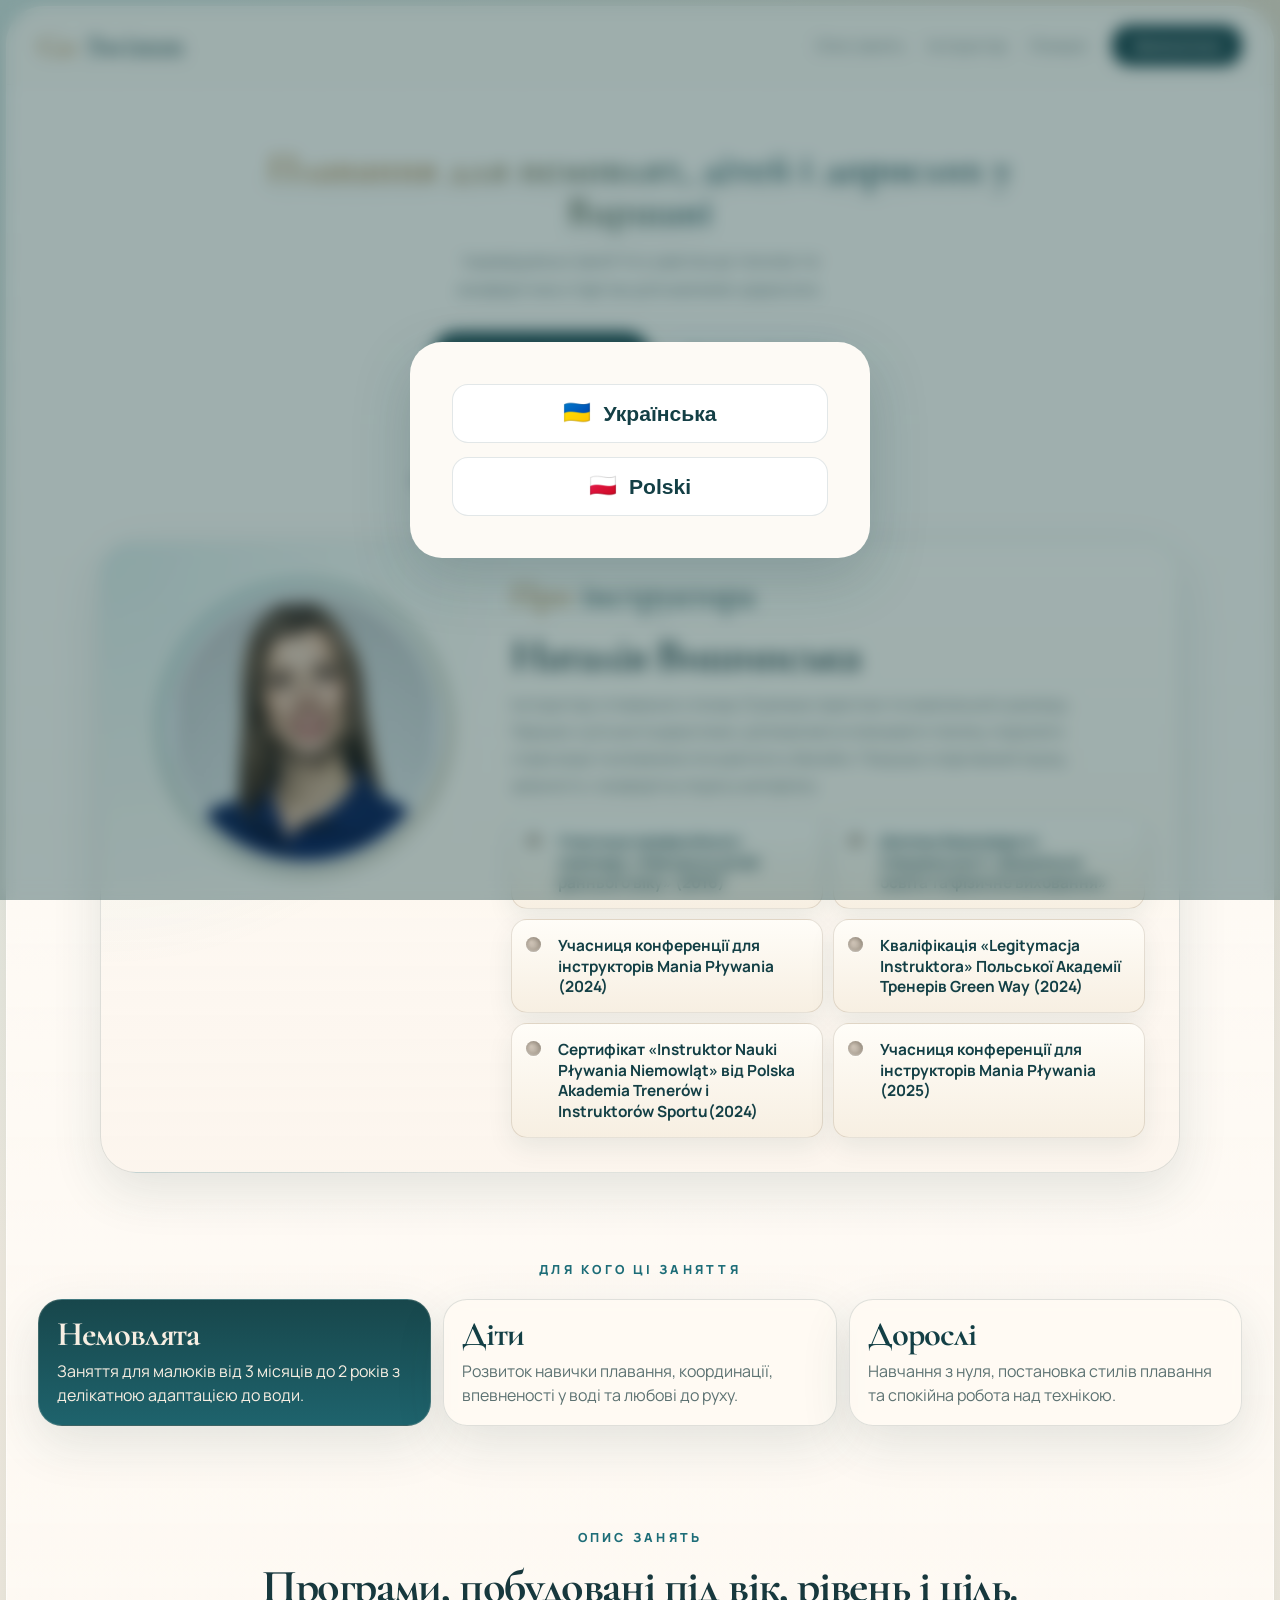
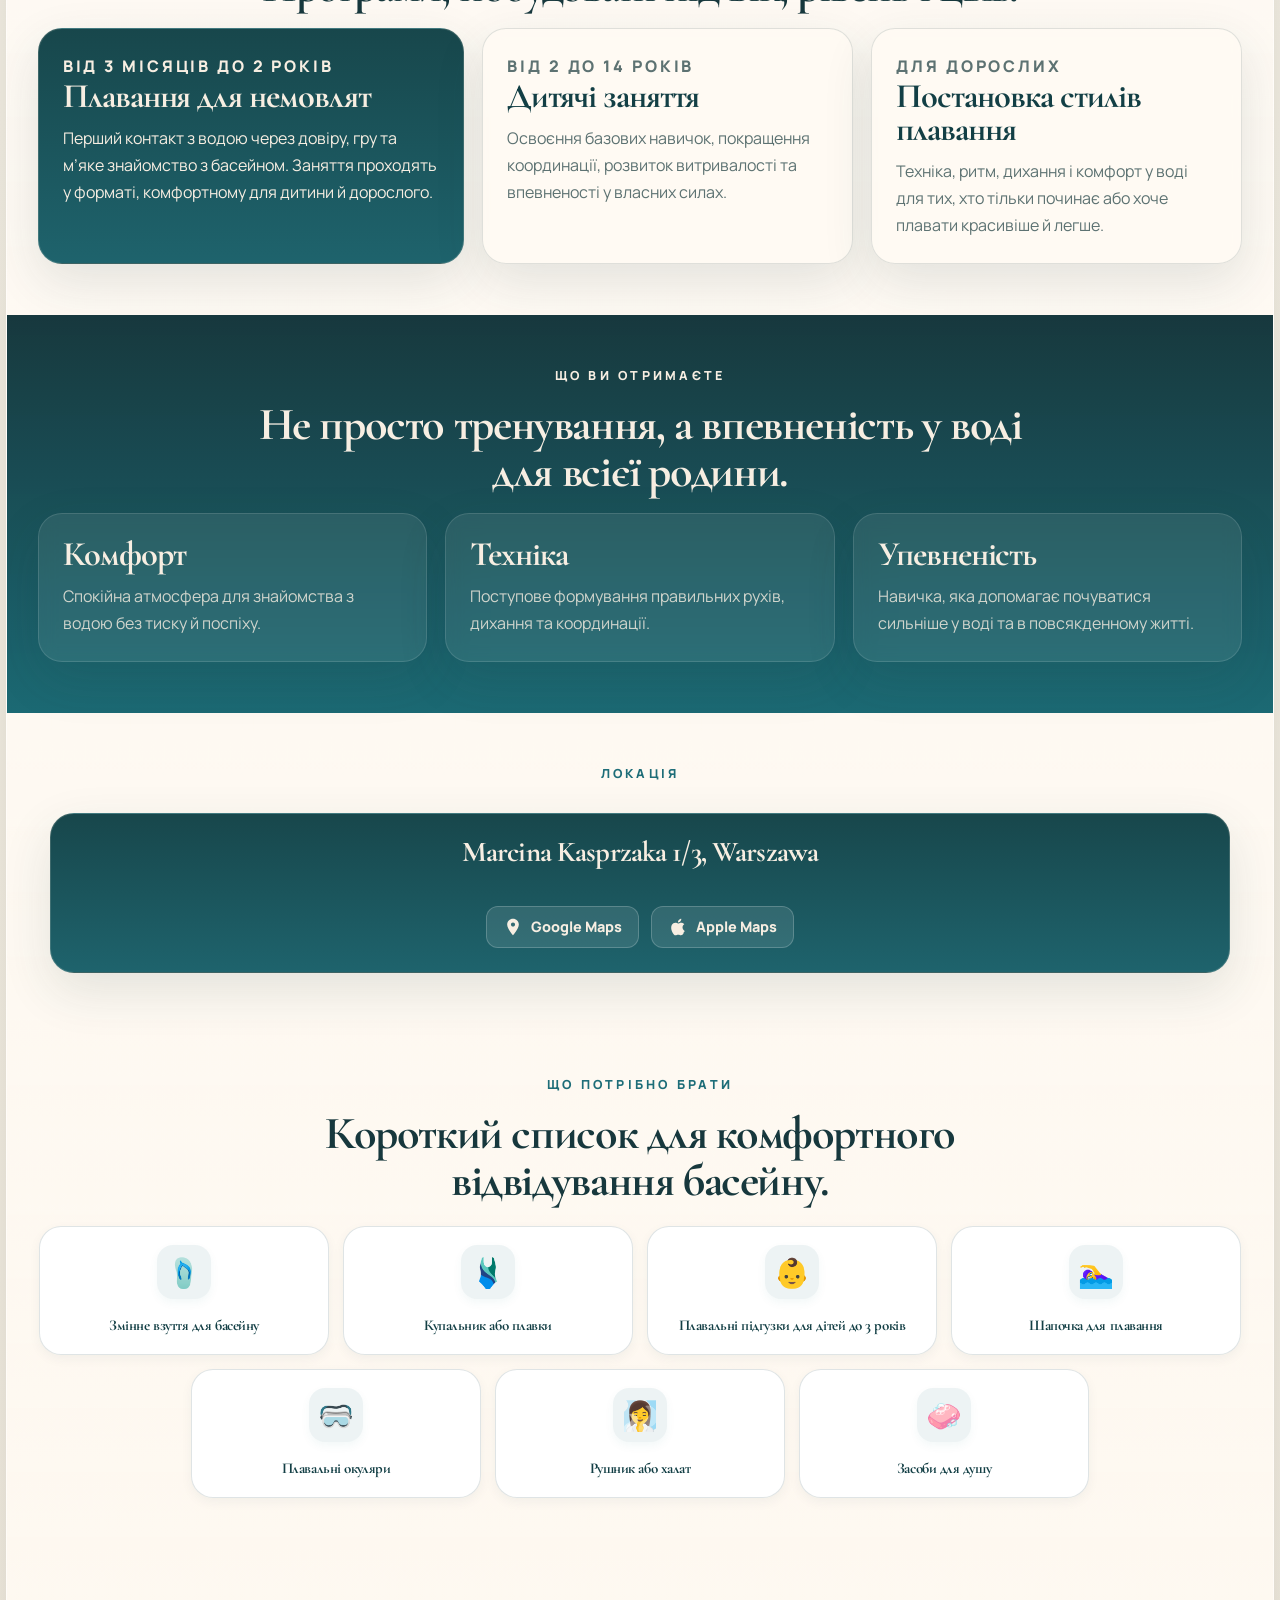
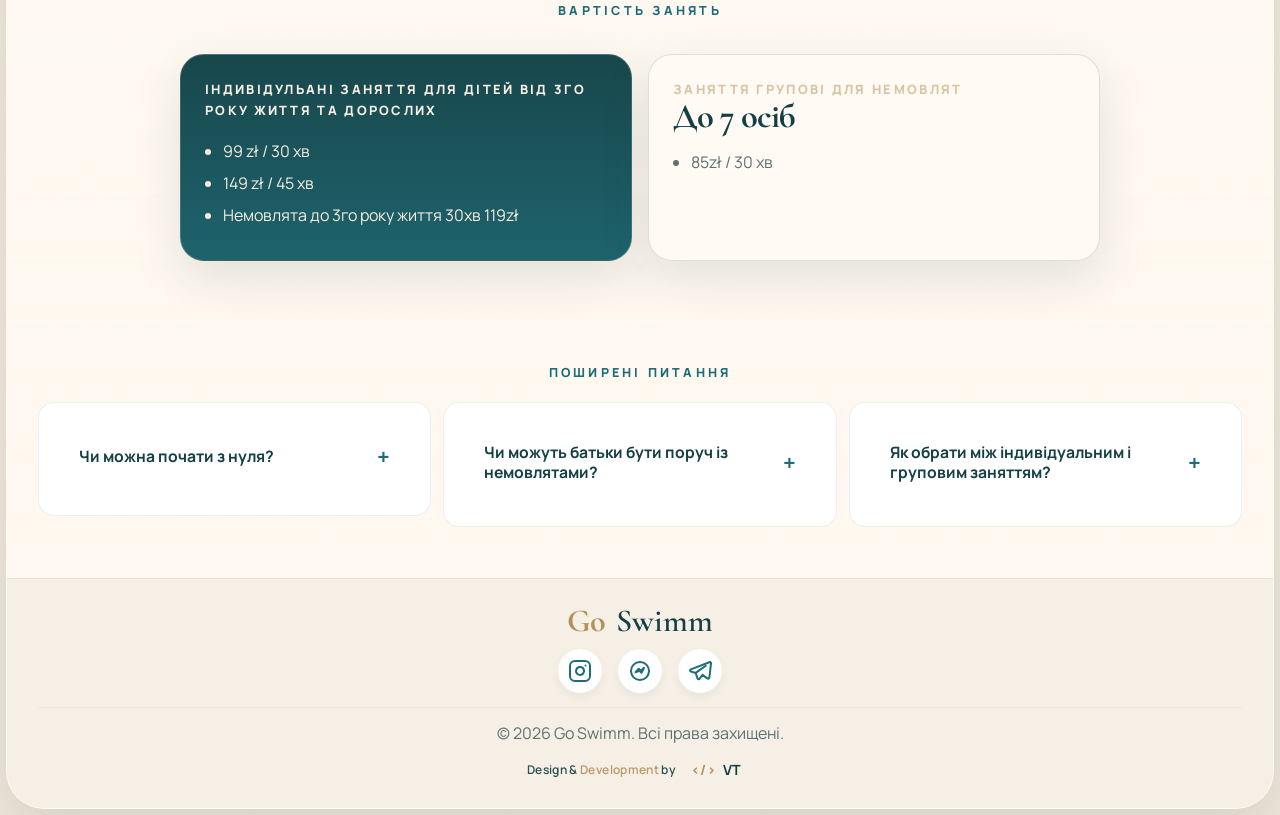
==== index.html @ 89fc60d1 "Update index.html" ====
<!doctype html>
<html lang="uk">
  <head>
    <meta charset="UTF-8" />
    <meta name="viewport" content="width=device-width, initial-scale=1.0" />
    <title>Go Swimm | Інструктор з плавання у Варшаві</title>
    <meta
      name="description"
      content="Індивідуальні та групові заняття з плавання для немовлят, дітей і дорослих у Варшаві. Розклад, ціни, локації та інформація про інструктора Наталію Вишинську."
    />
    <link rel="icon" type="image/svg+xml" href="favicon.svg" />
    <link rel="apple-touch-icon" sizes="180x180" href="apple-touch-icon.png" />
    <link rel="preconnect" href="https://fonts.googleapis.com" />
    <link rel="preconnect" href="https://fonts.gstatic.com" crossorigin />
    <link
      href="https://fonts.googleapis.com/css2?family=Cormorant+Garamond:wght@500;600;700&family=Manrope:wght@400;500;600;700;800&display=swap"
      rel="stylesheet"
    />
    <link rel="stylesheet" href="styles.css" />
  </head>
  <body>
    <div class="page-shell">
      <div id="langModal" class="lang-modal">
        <div class="lang-modal-content">
          <div class="lang-options">
            <button class="lang-select-btn" data-lang="ua" aria-label="Українська">
              <span class="lang-flag" aria-hidden="true">🇺🇦</span>
              <span>Українська</span>
            </button>
            <button class="lang-select-btn" data-lang="pl" aria-label="Polski">
              <span class="lang-flag" aria-hidden="true">🇵🇱</span>
              <span>Polski</span>
            </button>
          </div>
        </div>
      </div>

      <header class="site-header">
        <a class="brand" href="#top" aria-label="Go Swimm">
          <span class="brand-mark">Go</span>
          <span class="brand-text">Swimm</span>
        </a>
        <nav class="site-nav" id="siteNav">
          <div class="nav-links">
            <a href="#programs" data-t="nav_programs">Опис занять</a>
            <a href="#coach" data-t="nav_coach">Інструктор</a>
            <a href="#schedule" data-t="nav_location">Локація</a>
          </div>
          <div class="nav-cta-wrapper" id="navCtaWrapper">
            <a class="nav-cta" href="https://ig.me/m/instruktor_plywania_warszawa" target="_blank" rel="noopener noreferrer" data-t="nav_cta">Записатися</a>
            <button class="cta-slider-trigger" id="ctaSliderTrigger" aria-label="Відкрити запис">
              <svg width="24" height="24" viewBox="0 0 24 24" fill="none" stroke="currentColor" stroke-width="2.5" stroke-linecap="round" stroke-linejoin="round">
                <polyline points="15 18 9 12 15 6"></polyline>
              </svg>
            </button>
          </div>
        </nav>
      </header>

      <main id="top">
        <section class="hero">
          <div class="hero-copy">
            <p class="eyebrow" data-t="hero_eyebrow">Плавання для немовлят, дітей і дорослих у Варшаві</p>
            <p class="hero-lead" data-t="hero_lead">
              Індивідуальні заняття з увагою до техніки та комфортним стартом для
              малюків і дорослих.
            </p>
            <div class="hero-actions">
              <a class="button button-primary" href="https://ig.me/m/instruktor_plywania_warszawa" target="_blank" rel="noopener noreferrer" data-t="hero_insta">
                Написати в Instagram
              </a>
              <a class="button button-secondary" href="#pricing" data-t="hero_prices">Вартість Заняття</a>
            </div>
            <div class="hero-mini-story">
              <p class="mini-story-label" data-t="hero_mini_story_label">Підхід</p>
              <p data-t="hero_mini_story_text">
                Кожне заняття має чітку ціль: адаптація, техніка, дихання. Без хаосу, без перевантаження, з увагою до відчуттів у воді.
              </p>
            </div>
          </div>

          <div class="coach-hero-block" id="coach">
            <div class="coach-layout">
              <div class="coach-portrait">
              <div class="portrait-ring">
                <div class="portrait-inner">
                  <img src="img/coach" alt="Наталія Вишинська — інструктор з плавання" class="coach-photo">
                </div>
              </div>
            </div>

              <div class="coach-copy">
              <div class="section-title-brand">
                <span class="brand-mark" data-t="coach_brand_mark">Про</span>
                <span class="brand-text" data-t="coach_brand_text">інструктора</span>
              </div>
              <h2 data-t="coach_name">Наталія Вишинська</h2>
                <p class="coach-role" data-t="coach_role">Інструктор з плавання</p>
                <p data-t="coach_p1">
                  Інструктор з плавання з понад 12 роками практики та змагального досвіду. Працює з дітьми й
                  дорослими, допомагаючи опанувати техніку, подолати страх води та впевнено почуватися у басейні.
                  Поєднує спортивний підхід, уважність і комфортну подачу матеріалу.
                </p>
                <div class="coach-cred-list">
                  <span data-t="coach_cred_1">Учасниця професійного семінару «Навчання дітей раннього віку» (2016)</span>
                  <span data-t="coach_cred_2">Диплом бакалавра зі спеціальності «Дошкільна освіта та фізичне виховання»</span>
                  <span data-t="coach_cred_3">Учасниця конференції для інструкторів Mania Pływania (2024)</span>
                  <span data-t="coach_cred_4">Кваліфікація «Legitymacja Instruktora» Польської Академії Тренерів Green Way (2024)</span>
                  <span data-t="coach_cred_5">Сертифікат «Instruktor Nauki Pływania Niemowląt» від Polska Akademia Trenerów i Instruktorów Sportu(2024)</span>
                  <span data-t="coach_cred_6">Учасниця конференції для інструкторів Mania Pływania (2025)</span>
                </div>
              </div>
            </div>
          </section>

          <!-- 
          <div class="hero-visual">
            <div class="hero-panel hero-panel-large">
              <p class="panel-label">Go Swimm</p>
              <h2>Спокійна адаптація до води, техніка та любов до плавання.</h2>
              <p>
                Плавання дає дитині й дорослому не тільки фізичну активність, а й упевненість, нові навички, друзів
                та відчуття свободи у воді.
              </p>
            </div>
            <div class="hero-stat-grid">
              <article class="stat-card">
                <strong>12 років</strong>
                <span>інтенсивних занять плаванням</span>
              </article>
              <article class="stat-card">
                <strong>2 басейни</strong>
                <span>у різних районах Варшави</span>
              </article>
              <article class="stat-card">
                <strong>3-5 осіб</strong>
                <span>у мінігрупі</span>
              </article>
              <article class="stat-card">
                <strong>30-60 хв</strong>
                <span>тривалість заняття</span>
              </article>
            </div>
            <div class="hero-wave-note">
              <span>Варшава</span>
              <span>Техніка</span>
              <span>Спокійний прогрес</span>
            </div>
          </div>
          -->
        </section>

        <section class="section intro-strip">
          <div class="section-heading">
            <p class="eyebrow" data-t="intro_eyebrow">Для кого ці заняття</p>
          </div>
          <div class="value-grid">
            <article class="value-card featured">
              <h3 data-t="intro_baby_title">Немовлята</h3>
              <p data-t="intro_baby_desc">Заняття для малюків від 3 місяців до 2 років з делікатною адаптацією до води.</p>
            </article>
            <article class="value-card">
              <h3 data-t="intro_kids_title">Діти</h3>
              <p data-t="intro_kids_desc">Розвиток навички плавання, координації, впевненості у воді та любові до руху.</p>
            </article>
            <article class="value-card">
              <h3 data-t="intro_adults_title">Дорослі</h3>
              <p data-t="intro_adults_desc">Навчання з нуля, постановка стилів плавання та спокійна робота над технікою.</p>
            </article>
          </div>
        </section>

        <section class="section programs" id="programs">
          <div class="section-heading split-heading">
            <div>
              <p class="eyebrow" data-t="prog_eyebrow">Опис занять</p>
              <h2 data-t="prog_title">Програми, побудовані під вік, рівень і ціль.</h2>
            </div>
          </div>

          <div class="program-grid">
            <article class="program-card featured">
              <p class="card-kicker" data-t="prog_baby_kicker">Від 3 місяців до 2 років</p>
              <h3 data-t="prog_baby_title">Плавання для немовлят</h3>
              <p data-t="prog_baby_desc">
                Перший контакт з водою через довіру, гру та м’яке знайомство з басейном. Заняття проходять у форматі,
                комфортному для дитини й дорослого.
              </p>
            </article>
            <article class="program-card">
              <p class="card-kicker" data-t="prog_kids_kicker">Від 2 до 14 років</p>
              <h3 data-t="prog_kids_title">Дитячі заняття</h3>
              <p data-t="prog_kids_desc">
                Освоєння базових навичок, покращення координації, розвиток витривалості та впевненості у власних
                силах.
              </p>
            </article>
            <article class="program-card">
              <p class="card-kicker" data-t="prog_adults_kicker">Для дорослих</p>
              <h3 data-t="prog_adults_title">Постановка стилів плавання</h3>
              <p data-t="prog_adults_desc">
                Техніка, ритм, дихання і комфорт у воді для тих, хто тільки починає або хоче плавати красивіше й
                легше.
              </p>
            </article>
          </div>
        </section>

        <!-- 
        <section class="section methodology" id="method">
          <div class="section-heading split-heading">
            <div>
              <p class="eyebrow">Як проходить робота</p>
              <h2>Система, у якій прогрес помітний уже з перших занять.</h2>
            </div>
            <p class="section-note">
              У стилі сучасного swim coaching: менше випадкових вправ, більше зрозумілої структури, послідовності та
              спокійної уваги до руху у воді.
            </p>
          </div>

          <div class="method-layout">
            <article class="method-highlight">
              <p class="card-kicker">Go Swimm Method</p>
              <h3>Відчуття води важливе не менше, ніж сама техніка.</h3>
              <p>
                Наталія будує заняття так, щоб учень не просто повторював рухи, а розумів, як тіло тримається на воді,
                як працює дихання і чому плавання може бути легким.
              </p>
            </article>

            <div class="method-steps">
              <article class="method-step">
                <span>01</span>
                <div>
                  <h3>Оцінка старту</h3>
                  <p>Дивимося на вік, досвід, страх води, цілі та комфортний темп входу в заняття.</p>
                </div>
              </article>
              <article class="method-step">
                <span>02</span>
                <div>
                  <h3>Фокус на одному завданні</h3>
                  <p>Кожен урок має зрозумілий акцент: дихання, ковзання, координація, ритм або адаптація.</p>
                </div>
              </article>
              <article class="method-step">
                <span>03</span>
                <div>
                  <h3>Поступове ускладнення</h3>
                  <p>Коли база сформована, додаємо довші відрізки, стилі, впевненість і свободу руху у воді.</p>
                </div>
              </article>
            </div>
          </div>
        </section>
        -->

        <section class="section promise">
          <div class="section-heading">
            <p class="eyebrow" data-t="promise_eyebrow">Що ви отримаєте</p>
            <h2 data-t="promise_title">Не просто тренування, а впевненість у воді для всієї родини.</h2>
          </div>
          <div class="promise-list">
            <article>
              <h3 data-t="promise_1_title">Комфорт</h3>
              <p data-t="promise_1_desc">Спокійна атмосфера для знайомства з водою без тиску й поспіху.</p>
            </article>
            <article>
              <h3 data-t="promise_2_title">Техніка</h3>
              <p data-t="promise_2_desc">Поступове формування правильних рухів, дихання та координації.</p>
            </article>
            <article>
              <h3 data-t="promise_3_title">Упевненість</h3>
              <p data-t="promise_3_desc">Навичка, яка допомагає почуватися сильніше у воді та в повсякденному житті.</p>
            </article>
          </div>
        </section>

        <!-- 
        <section class="section progress-story">
          <div class="section-heading">
            <p class="eyebrow">Що змінюється з часом</p>
            <h2>Маленькі кроки в басейні складаються у велику внутрішню опору.</h2>
          </div>
          <div class="story-grid">
            <article class="story-card">
              <p class="story-stage">Старт</p>
              <h3>Страх і напруга зменшуються</h3>
              <p>Учень звикає до простору басейну, води, інструктора й темпу заняття.</p>
            </article>
            <article class="story-card">
              <p class="story-stage">База</p>
              <h3>Рухи стають зрозумілими</h3>
              <p>З’являється опора на дихання, ковзання, баланс тіла та ритм у воді.</p>
            </article>
            <article class="story-card">
              <p class="story-stage">Результат</p>
              <h3>Плавання приносить задоволення</h3>
              <p>Дитина або дорослий рухається впевненіше, спокійніше й з більшою свободою.</p>
            </article>
          </div>
        </section>
        -->

        <section class="section schedule" id="schedule">
          <div class="section-heading split-heading">
            <div>
              <p class="eyebrow" data-t="loc_eyebrow">Локація</p>
            </div>
          </div>

          <div class="schedule-grid">
            <article class="schedule-card featured">
              <h3>Marcina Kasprzaka 1/3, Warszawa</h3>
              <div class="map-actions">
                <a href="https://www.google.com/maps/search/?api=1&query=Marcina+Kasprzaka+1/3+Warszawa" target="_blank" rel="noopener noreferrer" class="map-button google-maps">
                  <svg viewBox="0 0 24 24" width="20" height="20" fill="currentColor"><path d="M12 2C8.13 2 5 5.13 5 9c0 5.25 7 13 7 13s7-7.75 7-13c0-3.87-3.13-7-7-7zm0 9.5c-1.38 0-2.5-1.12-2.5-2.5s1.12-2.5 2.5-2.5 2.5 1.12 2.5 2.5-1.12 2.5-2.5 2.5z"/></svg>
                  Google Maps
                </a>
                <a href="https://maps.apple.com/?q=Marcina+Kasprzaka+1/3+Warszawa" target="_blank" rel="noopener noreferrer" class="map-button apple-maps">
                  <svg viewBox="0 0 24 24" width="20" height="20" fill="currentColor"><path d="M18.71 19.5c-.83 1.24-1.71 2.45-3.1 2.47-1.34.03-1.77-.79-3.29-.79-1.53 0-2 .77-3.27.82-1.31.05-2.3-1.32-3.14-2.53C4.25 17 2.94 12.45 4.7 9.39c.87-1.52 2.43-2.48 4.12-2.51 1.28-.02 2.5.87 3.29.87.78 0 2.26-1.07 3.81-.91.65.07 2.47.3 3.64 1.98-.09.06-2.17 1.28-2.15 3.81.03 3.02 2.65 4.03 2.68 4.04-.03.07-.42.94-1.38 1.83zM13 3.5c.73-.83 1.94-1.46 2.94-1.5.13 1.17-.34 2.35-1.04 3.19-.69.85-1.83 1.51-2.95 1.42-.15-1.15.41-2.35 1.05-3.11z"/></svg>
                  Apple Maps
                </a>
              </div>
            </article>
          </div>
        </section>

        <!-- 
        <section class="section audience-band">
          <div class="section-heading split-heading">
            <div>
              <p class="eyebrow">Формати</p>
              <h2>Заняття підлаштовуються під людину, а не людина під шаблон.</h2>
            </div>
            <p class="section-note">
              Саме тому в Go Swimm є простір і для обережного першого контакту з водою, і для більш спортивної
              технічної роботи.
            </p>
          </div>

          <div class="audience-grid">
            <article class="audience-card">
              <h3>Для немовлят і батьків</h3>
              <p>М’які сесії з підтримкою, грою та ритуалами, які допомагають дитині відчувати безпеку.</p>
            </article>
            <article class="audience-card">
              <h3>Для дітей</h3>
              <p>Баланс між дисципліною та задоволенням від руху, щоб плавання ставало природною навичкою.</p>
            </article>
            <article class="audience-card">
              <h3>Для дорослих</h3>
              <p>Робота без сорому і поспіху: від подолання страху води до техніки основних стилів.</p>
            </article>
          </div>
        </section>
        -->

        <section class="section checklist">
          <div class="section-heading split-heading">
            <div>
              <p class="eyebrow" data-t="pack_eyebrow">Що потрібно брати</p>
              <h2 data-t="pack_title">Короткий список для комфортного відвідування басейну.</h2>
            </div>
          </div>

          <div class="checklist-grid">
            <article class="check-item">
              <span class="check-icon">🩴</span>
              <h3 data-t="pack_item_7">Змінне взуття для басейну</h3>
            </article>
            <article class="check-item">
              <span class="check-icon">🩱</span>
              <h3 data-t="pack_item_1">Купальник або плавки</h3>
            </article>
            <article class="check-item">
              <span class="check-icon">👶</span>
              <h3 data-t="pack_item_2">Плавальні підгузки для дітей до 3 років</h3>
            </article>
            <article class="check-item">
              <span class="check-icon">🏊‍♀️</span>
              <h3 data-t="pack_item_3">Шапочка для плавання</h3>
            </article>
            <article class="check-item">
              <span class="check-icon">🥽</span>
              <h3 data-t="pack_item_4">Плавальні окуляри</h3>
            </article>
            <article class="check-item">
              <span class="check-icon">🧖‍♀️</span>
              <h3 data-t="pack_item_5">Рушник або халат</h3>
            </article>
            <article class="check-item">
              <span class="check-icon">🧼</span>
              <h3 data-t="pack_item_6">Засоби для душу</h3>
            </article>
            
          </div>
        </section>

        <section class="section pricing" id="pricing">
          <div class="section-heading split-heading">
            <div>
              <p class="eyebrow" data-t="price_eyebrow">Вартість Занять</p>
            </div>
          </div>

          <div class="pricing-grid">
            <article class="price-card featured">
              <p class="card-kicker" data-t="price_1_kicker">Індивідульані заняття для дітей від 3го року життя та дорослих </p>
              <!-- <h3 data-t="price_1_title">1 на 1</h3> -->
              <ul>
                <li data-t="price_1_opt1">99 zł / 30 хв</li>
                <li data-t="price_1_opt2">149 zł / 45 хв</li>
                <li data-t="price_1_opt3">Немовлята до 3го року життя 30хв 119zł</li>

              </ul>
            </article>
            <article class="price-card">
              <p class="card-kicker" data-t="price_2_kicker">Заняття групові для немовлят</p>
              <h3 data-t="price_2_title">До 7 осіб</h3>
              <ul>
                <li data-t="price_2_opt1">85zł / 30 хв</li>
              </ul>
            </article>
          </div>
        </section>

        <!-- 
        <section class="section testimonials">
          <div class="section-heading split-heading">
            <div>
              <p class="eyebrow">Враження</p>
              <h2>Люди повертаються не тільки за результатом, а й за відчуттям спокою у воді.</h2>
            </div>
            <p class="section-note">
              Тут варто додати реальні відгуки клієнтів, коли вони будуть підготовлені. Поки секція працює як
              структурний блок для майбутнього соціального доказу.
            </p>
          </div>

          <div class="testimonial-grid">
            <article class="testimonial-card">
              <p class="testimonial-quote">
                “Заняття проходять дуже спокійно, але водночас відчувається структура і реальний прогрес.”
              </p>
              <p class="testimonial-author">Мама дитини, 5 років</p>
            </article>
            <article class="testimonial-card">
              <p class="testimonial-quote">
                “Почав ходити з великим страхом води, а зараз уже розумію техніку і не напружуюся в басейні.”
              </p>
              <p class="testimonial-author">Дорослий учень</p>
            </article>
          </div>
        </section>
        -->

        <section class="section faq" id="faq">
          <div class="section-heading">
            <p class="eyebrow" data-t="faq_eyebrow">Поширені питання</p>
          </div>
          <div class="faq-list">
            <details class="faq-item">
              <summary data-t="faq_q1">Чи можна почати з нуля?</summary>
              <div class="faq-answer">
                <p data-t="faq_a1">Так. Є окремий формат для тих, хто не плавав раніше або відчуває страх перед водою.</p>
              </div>
            </details>
            <details class="faq-item">
              <summary data-t="faq_q2">Чи можуть батьки бути поруч із немовлятами?</summary>
              <div class="faq-answer">
                <p data-t="faq_a2">Так, формат занять для найменших передбачає спокійний супровід дорослого.</p>
              </div>
            </details>
            <details class="faq-item">
              <summary data-t="faq_q3">Як обрати між індивідуальним і груповим заняттям?</summary>
              <div class="faq-answer">
                <p data-t="faq_a3">Індивідуальні сесії підходять для швидкого старту й точкової роботи, мінігрупи для регулярної практики.</p>
              </div>
            </details>
          </div>
        </section>

        <!-- 
        <section class="section cta-banner">
          <div>
            <p class="eyebrow">Приєднуйтесь</p>
            <h2>Обирайте зручну локацію у Варшаві та записуйтеся на своє заняття.</h2>
          </div>
          <div class="cta-actions">
            <a class="button button-primary" href="https://www.instagram.com/" target="_blank" rel="noopener noreferrer">
              Записатися зараз
            </a>
            <a class="button button-secondary" href="#schedule">Подивитися графік</a>
          </div>
        </section>
        -->
      </main>

      <footer class="site-footer">
        <div class="footer-content">
          <a class="brand" href="#top" aria-label="Go Swimm">
            <span class="brand-mark">Go</span>
            <span class="brand-text">Swimm</span>
          </a>
          <div class="footer-socials">
            <a href="https://www.instagram.com/instruktor_plywania_warszawa?igsh=MTM0ZGZjeDVvd290Yw==" target="_blank" rel="noopener noreferrer" aria-label="Instagram">
              <svg viewBox="0 0 24 24" width="24" height="24" fill="none" stroke="currentColor" stroke-width="2" stroke-linecap="round" stroke-linejoin="round"><rect x="2" y="2" width="20" height="20" rx="5" ry="5"></rect><path d="M16 11.37A4 4 0 1 1 12.63 8 4 4 0 0 1 16 11.37z"></path><line x1="17.5" y1="6.5" x2="17.51" y2="6.5"></line></svg>
            </a>
            <a href="https://m.me/little.fish
" target="_blank" rel="noopener noreferrer" aria-label="Messenger">
              <svg viewBox="0 0 24 24" width="24" height="24" fill="none" stroke="currentColor" stroke-width="2" stroke-linecap="round" stroke-linejoin="round"><circle cx="12" cy="12" r="9"></circle><path d="M7.5 13.2l3.3-3.4 2.2 2.1 3-3.2-2.5 5-2.3-2-3.7 1.5z"></path></svg>
            </a>
            <a href="https://t.me/NatalikVyshynska" target="_blank" rel="noopener noreferrer" aria-label="Telegram">
              <svg viewBox="0 0 24 24" width="24" height="24" fill="none" stroke="currentColor" stroke-width="2" stroke-linecap="round" stroke-linejoin="round"><path d="M22 3L2.8 10.4c-1 .4-1 1.8.1 2.1l4.8 1.5 1.8 5.4c.3 1 1.6 1.2 2.2.3l2.8-3.8 4.8 3.5c.8.6 1.9.1 2.1-.9L23 4.4c.2-1-.8-1.8-1.8-1.4z"></path><path d="M7.7 13.9l10-7.2"></path></svg>
            </a>
          </div>
        </div>
        <div class="footer-bottom">
          <p data-t="footer_rights">&copy; 2026 Go Swimm. Всі права захищені.</p>
          <div class="footer-author-wrap">
            <span class="author-prefix">Design &amp; <span class="author-prefix-accent">Development</span> by</span>
            <a class="footer-author-btn" href="https://my-web2-0.vercel.app" target="_blank" rel="noopener noreferrer" aria-label="Портфоліо автора VT">
              <span class="author-logo">&lt;/&gt; <strong>VT</strong></span>
            </a>
          </div>
        </div>
      </footer>
    </div>

    <script src="app.js"></script>
  </body>
</html>
---- styles.css ----
:root {
  --bg: #f5efe5;
  --bg-soft: #fbf7f1;
  --surface: rgba(255, 250, 243, 0.82);
  --surface-strong: #fffaf2;
  --line: rgba(33, 69, 74, 0.14);
  --text: #1d3133;
  --muted: #5d7272;
  --deep: #133f45;
  --sea: #1d6d78;
  --sea-bright: #2e8a97;
  --sand: #d7b98e;
  --gold: #b58f5a;
  --shadow: 0 18px 50px rgba(32, 63, 67, 0.12);
  --radius-xl: 36px;
  --radius-lg: 24px;
  --radius-md: 18px;
  --max-width: 1180px;
  --wave-line: rgba(255, 247, 236, 0.18);
}

* {
  box-sizing: border-box;
}

html {
  scroll-behavior: smooth;
  overflow-x: hidden;
}

body {
  margin: 0;
  font-family: "Manrope", sans-serif;
  color: var(--text);
  overflow-x: hidden;
  background:
    radial-gradient(circle at top left, rgba(116, 188, 198, 0.28), transparent 30%),
    radial-gradient(circle at top right, rgba(209, 175, 126, 0.22), transparent 25%),
    linear-gradient(180deg, #f6f0e6 0%, #f3ece1 42%, #efe6da 100%);
}

body.nav-open {
  overflow: hidden;
}

a {
  color: inherit;
  text-decoration: none;
}

img {
  max-width: 100%;
  display: block;
}

.page-shell {
  width: min(calc(100% - 28px), 1280px);
  margin: 14px auto;
  border: 1px solid rgba(255, 255, 255, 0.45);
  border-radius: 38px;
  overflow: clip;
  background:
    linear-gradient(180deg, rgba(255, 252, 248, 0.68), rgba(255, 248, 239, 0.92)),
    var(--bg-soft);
  box-shadow: var(--shadow);
}

.site-header,
.section,
.site-footer {
  padding-left: clamp(20px, 4vw, 54px);
  padding-right: clamp(20px, 4vw, 54px);
}

.lang-modal {
  position: fixed;
  inset: 0;
  z-index: 9999;
  background: rgba(19, 63, 69, 0.4);
  backdrop-filter: blur(8px);
  display: grid;
  place-items: center;
  padding: 24px;
  opacity: 0;
  visibility: hidden;
  transition: all 400ms ease;
}

.lang-modal.is-visible {
  opacity: 1;
  visibility: visible;
}

.lang-modal-content {
  background: #fdfaf5;
  padding: clamp(28px, 6vw, 42px);
  border-radius: 32px;
  text-align: center;
  box-shadow: 0 20px 60px rgba(19, 63, 69, 0.2);
  max-width: 460px;
  width: 100%;
  transform: scale(0.9) translateY(20px);
  transition: all 500ms cubic-bezier(0.34, 1.56, 0.64, 1);
}

.lang-modal.is-visible .lang-modal-content {
  transform: scale(1) translateY(0);
}

.lang-options {
  display: flex;
  flex-direction: column;
  gap: 14px;
}

.lang-select-btn {
  display: flex;
  align-items: center;
  justify-content: center;
  gap: 12px;
  padding: 16px 28px;
  border-radius: 16px;
  border: 1px solid rgba(19, 63, 69, 0.12);
  background: #ffffff;
  color: var(--deep);
  font-weight: 600;
  font-size: 1.32rem;
  line-height: 1.2;
  cursor: pointer;
  transition: all 180ms ease;
}

.lang-flag {
  font-size: 1.4rem;
  line-height: 1;
}

.lang-select-btn:hover {
  background: var(--sea);
  color: white;
  border-color: var(--sea);
  transform: translateY(-2px);
  box-shadow: 0 8px 20px rgba(19, 63, 69, 0.15);
}

.site-header {
  position: sticky;
  top: 0;
  z-index: 20;
  display: flex;
  align-items: center;
  justify-content: space-between;
  gap: 20px;
  padding-top: 22px;
  padding-bottom: 22px;
  backdrop-filter: blur(18px);
  background: rgba(251, 247, 241, 0.74);
  border-bottom: 1px solid rgba(28, 57, 60, 0.08);
}

.brand {
  display: inline-flex;
  align-items: center;
  gap: 10px;
  font-family: "Cormorant Garamond", serif;
}

.brand-mark,
.brand-text {
  font-size: 2rem;
  line-height: 1;
}

.brand-mark {
  color: var(--gold);
  font-weight: 700;
}

.brand-text {
  color: var(--deep);
  font-weight: 600;
}

  .site-nav {
  display: flex;
  align-items: center;
  gap: 24px;
  font-size: 0.95rem;
  color: var(--muted);
}

.nav-links {
  display: flex;
  align-items: center;
  gap: 24px;
}

.nav-cta-wrapper {
  position: relative;
  display: flex;
  align-items: center;
}

.cta-slider-trigger {
  display: none; /* Hidden on desktop */
}

.button,
.button-primary,
.button-secondary,
.nav-cta {
  padding: 12px 24px;
  border-radius: 18px; /* Зроблено як у рамки (більш плавне, не повне коло) */
  font-weight: 700;
  transition: all 180ms ease;
}

.nav-cta {
  padding: 10px 20px;
  background: var(--deep);
  color: #f8f4eb;
}

.nav-cta:hover {
  background: var(--sea);
  transform: translateY(-1px);
}

.hero {
  display: flex;
  flex-direction: column;
  gap: clamp(16px, 2.8vw, 30px);
  padding: clamp(36px, 6vw, 74px) clamp(20px, 4vw, 54px) 50px;
  align-items: center;
}

.eyebrow {
  margin: 0 0 14px;
  font-size: 0.78rem;
  letter-spacing: 0.26em;
  text-transform: uppercase;
  color: var(--sea);
  font-weight: 800;
  text-align: center;
}

h1,
h2,
h3 {
  margin: 0;
  font-family: "Cormorant Garamond", serif;
  line-height: 0.96;
  letter-spacing: -0.03em;
}

h1 {
  max-width: 15ch;
  font-size: clamp(3.4rem, 8vw, 6.6rem);
  color: #17383d;
  margin-left: auto;
  margin-right: auto;
}

h2 {
  font-size: clamp(2.5rem, 5vw, 4.25rem);
  color: #17383d;
}

h3 {
  font-size: clamp(1.65rem, 2.8vw, 2.15rem);
}

p {
  margin: 0;
  line-height: 1.68;
}

.hero-lead,
.section-note,
.program-card p,
.value-card p,
.schedule-card li,
.check-item p,
.price-card li,
.coach-copy p,
.hero-panel p,
.promise-list p,
.site-footer p {
  color: var(--muted);
  font-size: 1rem;
}

.hero-lead {
  max-width: 58ch;
  margin-top: 6px;
  font-size: 1.06rem;
  margin-left: auto;
  margin-right: auto;
}

.hero-copy {
  position: relative;
  text-align: center;
  display: flex;
  flex-direction: column;
  align-items: center;
}

.hero .eyebrow {
  margin: 0 0 8px;
  padding: 0;
  font-family: "Cormorant Garamond", serif;
  font-size: clamp(1.62rem, 3.9vw, 2.55rem);
  font-weight: 700;
  letter-spacing: 0.02em;
  text-transform: none;
  line-height: 1.05;
  background: linear-gradient(92deg, #c39b5f 0%, #b1874e 24%, #184e56 58%, #123f46 100%);
  -webkit-background-clip: text;
  background-clip: text;
  color: transparent;
  text-shadow: 0 10px 24px rgba(20, 63, 70, 0.14);
}

.hero-actions,
.cta-actions {
  display: flex;
  flex-wrap: wrap;
  justify-content: center;
  gap: 14px;
  margin-top: 28px;
}

.coach-actions {
  display: flex;
  flex-wrap: wrap;
  justify-content: center;
  gap: 14px;
  margin-top: 18px;
}

.button {
  display: inline-flex;
  align-items: center;
  justify-content: center;
  min-height: 48px;
  padding: 12px 22px;
  border: 1px solid transparent;
  border-radius: 999px;
  font-weight: 700;
  transition: transform 180ms ease, box-shadow 180ms ease, background 180ms ease;
}

.button:hover,
.button:focus-visible {
  transform: translateY(-2px);
}

.button-primary {
  background: var(--deep);
  color: #fbf7f1;
  box-shadow: 0 14px 28px rgba(19, 63, 69, 0.18);
}

.button-secondary {
  border-color: rgba(19, 63, 69, 0.16);
  background: rgba(255, 255, 255, 0.34);
  color: var(--deep);
}

.hero-points {
  display: flex;
  flex-wrap: wrap;
  justify-content: center;
  gap: 24px;
  margin: 34px 0 0;
  padding: 0;
  list-style: none;
}

.hero-points li {
  display: flex;
  align-items: center;
  gap: 12px;
  color: var(--text);
  font-weight: 600;
}

.hero-points li::before {
  content: "";
  width: 12px;
  height: 12px;
  border-radius: 50%;
  background: linear-gradient(135deg, var(--sea-bright), var(--gold));
  box-shadow: 0 0 0 8px rgba(46, 138, 151, 0.09);
}

.hero-mini-story {
  margin-top: 12px; /* Reduced from 24px */
  max-width: 50ch;
  padding: 8px 24px; /* Reduced vertical padding from 18px */
  border-left: none;
  border-top: 1px solid rgba(19, 63, 69, 0.1);
  background: rgba(255, 251, 246, 0.4);
  border-radius: 24px;
  text-align: center;
}

.mini-story-label,
.story-stage,
.testimonial-author {
  margin-bottom: 8px;
  color: var(--sea);
  text-transform: uppercase;
  letter-spacing: 0.18em;
  font-size: 0.8rem;
  font-weight: 800;
}

.hero-visual {
  position: relative;
  padding: 24px;
  border-radius: var(--radius-xl);
  background:
    radial-gradient(circle at top, rgba(120, 193, 203, 0.34), transparent 38%),
    linear-gradient(180deg, rgba(19, 63, 69, 0.95), rgba(29, 109, 120, 0.9));
  color: #f7f1e9;
  overflow: hidden;
  min-height: auto;
  width: 100%;
  max-width: var(--max-width);
}

.hero-visual::before,
.hero-visual::after {
  content: "";
  position: absolute;
  border-radius: 50%;
  opacity: 0.45;
}

.hero-visual::before {
  inset: auto -90px -120px auto;
  width: 340px;
  height: 340px;
  background: radial-gradient(circle, rgba(255, 236, 212, 0.28), transparent 68%);
}

.hero-visual::after {
  inset: 24px auto auto -80px;
  width: 240px;
  height: 240px;
  background: radial-gradient(circle, rgba(255, 255, 255, 0.1), transparent 72%);
}

.hero-panel {
  position: relative;
  z-index: 1;
  padding: 28px;
  border-radius: 28px;
  background: rgba(255, 248, 238, 0.12);
  border: 1px solid rgba(255, 255, 255, 0.16);
  backdrop-filter: blur(10px);
}

.hero-panel-large {
  margin-top: 6px;
}

.panel-label,
.card-kicker,
.schedule-subtitle,
.coach-role {
  color: #d8c4a0;
  text-transform: uppercase;
  letter-spacing: 0.18em;
  font-size: 0.8rem;
  font-weight: 800;
}

.hero-panel h2 {
  max-width: 10ch;
  margin: 12px 0 16px;
  color: #fff7ed;
}

.hero-panel p {
  color: rgba(255, 244, 232, 0.82);
}

.hero-wave-note {
  position: relative;
  z-index: 1;
  display: flex;
  flex-wrap: wrap;
  gap: 10px;
  margin-top: 18px;
}

.hero-wave-note span,
.coach-cred-list span {
  display: inline-flex;
  width: fit-content;
  padding: 10px 14px;
  border-radius: 999px;
  border: 1px solid rgba(255, 255, 255, 0.14);
  background: rgba(255, 248, 238, 0.08);
  color: #fff2e4;
  font-size: 0.86rem;
  font-weight: 700;
}

.hero-stat-grid {
  position: relative;
  z-index: 1;
  display: grid;
  grid-template-columns: repeat(4, minmax(0, 1fr));
  gap: 14px;
  margin-top: 18px;
}

.stat-card,
.value-card,
.program-card,
.schedule-card,
.check-item,
.price-card,
.promise-list article,
.cta-banner,
.coach-layout {
  border: 1px solid var(--line);
  box-shadow: var(--shadow);
}

.stat-card {
  padding: 20px;
  border-radius: 24px;
  background: rgba(255, 250, 243, 0.12);
  backdrop-filter: blur(12px);
}

.stat-card strong {
  display: block;
  font-size: 1.55rem;
  color: #fff4e6;
}

.stat-card span {
  display: block;
  margin-top: 8px;
  line-height: 1.45;
  color: rgba(255, 243, 231, 0.78);
}

.section {
  padding-top: clamp(12px, 2vw, 24px);
  padding-bottom: clamp(12px, 2vw, 24px);
}

#programs {
  scroll-margin-top: 96px;
}

#coach {
  scroll-margin-top: 96px;
}

#schedule {
  scroll-margin-top: 96px;
}

.section-heading {
  max-width: 860px;
  margin-left: auto;
  margin-right: auto;
  text-align: center;
}

.split-heading {
  display: flex;
  flex-direction: column;
  align-items: center;
  gap: 12px;
}

.section-heading h2 {
  margin-top: 8px;
}

.intro-strip {
  padding-top: 6px;
}

.value-grid,
.program-grid,
.method-layout,
.story-grid,
.audience-grid,
.testimonial-grid,
.schedule-grid,
.checklist-grid,
.pricing-grid,
.promise-list,
.faq-list {
  display: grid;
  gap: 18px;
  margin-top: 14px; /* Reduced from 28px */
}

.value-grid {
  grid-template-columns: repeat(3, minmax(0, 1fr));
  gap: 12px;
  margin-top: 10px;
}

.program-grid {
  grid-template-columns: 1.15fr 1fr 1fr;
}

.method-layout {
  grid-template-columns: minmax(280px, 0.9fr) minmax(0, 1.1fr);
  align-items: start;
}

.schedule-card.featured {
  width: 100%;
  max-width: var(--max-width);
  text-align: center;
  background: linear-gradient(180deg, rgba(24, 71, 76, 0.94), rgba(31, 101, 111, 0.94)), var(--deep);
  border-color: rgba(255, 241, 223, 0.16);
  display: flex;
  flex-direction: column;
  align-items: center;
}

.map-actions {
  display: flex;
  gap: 12px;
  margin-top: 16px;
  justify-content: center;
}

.map-button {
  display: inline-flex;
  align-items: center;
  gap: 8px;
  padding: 10px 16px;
  border-radius: 12px;
  font-size: 0.9rem;
  font-weight: 600;
  text-decoration: none !important;
  transition: all 200ms ease;
}

.google-maps {
  background: rgba(255, 255, 255, 0.1);
  color: #f7eee2 !important;
  border: 1px solid rgba(255, 255, 255, 0.2);
}

.google-maps:hover {
  background: rgba(255, 255, 255, 0.2);
  transform: translateY(-2px);
}

.apple-maps {
  background: rgba(255, 255, 255, 0.1);
  color: #f7eee2 !important;
  border: 1px solid rgba(255, 255, 255, 0.2);
}

.apple-maps:hover {
  background: rgba(255, 255, 255, 0.2);
  transform: translateY(-2px);
}

.schedule-card.featured h3 {
  color: #f7eee2; /* Те саме кремово-біле, що й у блоці "Упевненість" */
  font-family: "Cormorant Garamond", serif;
  font-size: 1.8rem;
  margin-bottom: 12px;
  text-align: center;
}

.schedule-card.featured .map-button {
  color: #f7eee2 !important;
}

.schedule-grid {
  display: flex;
  justify-content: center;
  margin-top: 14px;
  width: 100%;
}

.pricing-grid {
  grid-template-columns: repeat(3, minmax(0, 1fr));
}

.checklist-grid {
  grid-template-columns: repeat(4, minmax(0, 1fr));
}

.promise-list {
  display: grid;
  gap: 18px;
  margin-top: 28px;
  grid-template-columns: repeat(3, minmax(0, 1fr));
  text-align: center;
}

.story-grid,
.audience-grid {
  grid-template-columns: repeat(3, minmax(0, 1fr));
}

.testimonial-grid,
.faq-list {
  grid-template-columns: repeat(2, minmax(0, 1fr));
}

.value-card,
.program-card,
.method-highlight,
.method-step,
.story-card,
.audience-card,
.testimonial-card,
.schedule-card,
.check-item,
.price-card,
.promise-list article,
.faq-item {
  padding: 24px;
  border-radius: var(--radius-lg);
  background: var(--surface);
  backdrop-filter: blur(8px);
}

.value-number {
  display: inline-flex;
  margin-bottom: 20px;
  padding: 8px 12px;
  border-radius: 999px;
  background: rgba(46, 138, 151, 0.1);
  color: var(--sea);
  font-weight: 800;
  letter-spacing: 0.12em;
}

.value-card.featured {
  background:
    linear-gradient(180deg, rgba(24, 71, 76, 0.94), rgba(31, 101, 111, 0.94)),
    var(--deep);
  border-color: rgba(255, 241, 223, 0.16);
}

.value-card.featured h3,
.value-card.featured p {
  color: #f7eee2;
}

.value-card.featured .value-number {
  background: rgba(255, 255, 255, 0.15);
  color: #f7eee2;
}

.value-card {
  padding: 18px;
}

.value-card h3,
.program-card h3,
.schedule-card h3,
.price-card h3,
.promise-list h3 {
  margin-bottom: 12px;
  color: var(--deep);
}

.value-card h3 {
  margin-bottom: 8px;
}

.value-card p {
  line-height: 1.5;
}

.program-card.featured,
.method-highlight,
.price-card.featured {
  background:
    linear-gradient(180deg, rgba(24, 71, 76, 0.94), rgba(31, 101, 111, 0.94)),
    var(--deep);
  border-color: rgba(255, 241, 223, 0.16);
}

.program-card.featured h3,
.method-highlight h3,
.price-card.featured h3,
.program-card.featured p,
.method-highlight p,
.price-card.featured li,
.program-card.featured .card-kicker,
.method-highlight .card-kicker,
.price-card.featured .card-kicker {
  color: #f7eee2;
}

.method-steps {
  display: grid;
  gap: 18px;
}

.method-step {
  display: grid;
  grid-template-columns: auto 1fr;
  gap: 18px;
  align-items: start;
}

.method-step span {
  display: grid;
  place-items: center;
  width: 48px;
  aspect-ratio: 1;
  border-radius: 14px;
  background: rgba(46, 138, 151, 0.12);
  color: var(--sea);
  font-weight: 800;
}

.schedule-card ul,
.price-card ul {
  margin: 18px 0 0;
  padding-left: 18px;
}

.schedule-card li,
.price-card li {
  margin-bottom: 10px;
}

.schedule-card a {
  display: inline-flex;
  margin-top: 12px;
  color: var(--sea);
  font-weight: 800;
}

.checklist-grid {
  display: flex;
  overflow-x: auto;
  scroll-snap-type: x mandatory;
  gap: 16px;
  padding: 10px 4px 20px;
  margin-top: 14px;
  scrollbar-width: none;
  -ms-overflow-style: none;
}

.checklist-grid::-webkit-scrollbar {
  display: none;
}

.check-item {
  flex: 0 0 280px;
  scroll-snap-align: center;
  background: white;
  padding: 24px;
  border-radius: 22px;
  box-shadow: 0 4px 12px rgba(19, 63, 69, 0.05);
  display: flex;
  flex-direction: column;
  align-items: center;
  text-align: center;
  transition: transform 300ms ease;
}

.check-icon {
  display: inline-flex;
  width: 54px;
  height: 54px;
  align-items: center;
  justify-content: center;
  border-radius: 16px;
  background: rgba(29, 109, 120, 0.08);
  font-size: 1.8rem;
  margin-bottom: 16px;
  box-shadow: 0 4px 10px rgba(29, 109, 120, 0.05);
}

.check-item h3 {
  font-size: 1rem;
  margin: 0;
  line-height: 1.4;
  color: var(--deep);
  font-weight: 700;
}

@media (max-width: 760px) {
  .checklist-grid {
    margin-left: -18px;
    margin-right: -18px;
    padding-left: 18px;
    padding-right: 18px;
  }
  
  .check-item {
    flex: 0 0 80%;
  }
}

.promise {
  background:
    linear-gradient(180deg, rgba(23, 56, 61, 0.96), rgba(29, 109, 120, 0.92)),
    var(--deep);
}

.promise .eyebrow,
.promise h2,
.promise h3 {
  color: #f7eee2;
}

.promise-list article {
  background: rgba(255, 249, 241, 0.08);
  border-color: rgba(255, 255, 255, 0.12);
}

.promise-list p {
  color: rgba(255, 243, 231, 0.78);
}

.progress-story {
  position: relative;
}

.progress-story::before {
  content: "";
  position: absolute;
  inset: 22px clamp(20px, 4vw, 54px) auto;
  height: 1px;
  background: linear-gradient(90deg, transparent, rgba(19, 63, 69, 0.18), transparent);
}

.story-card {
  position: relative;
  overflow: hidden;
}

.story-card::after {
  content: "";
  position: absolute;
  inset: auto -30px -60px auto;
  width: 180px;
  height: 180px;
  border-radius: 50%;
  background: radial-gradient(circle, rgba(46, 138, 151, 0.14), transparent 68%);
}

.audience-band {
  background:
    radial-gradient(circle at top left, rgba(45, 131, 143, 0.08), transparent 32%),
    linear-gradient(180deg, rgba(255, 251, 246, 0.8), rgba(249, 241, 231, 0.92));
}

.audience-card,
.testimonial-card,
.faq-item {
  position: relative;
}

.faq-list {
  display: grid;
  gap: 12px;
  margin-top: 14px;
  max-width: 800px;
  margin-left: auto;
  margin-right: auto;
}

.faq-item {
  background: white;
  border-radius: 16px;
  border: 1px solid rgba(19, 63, 69, 0.08);
  overflow: hidden;
  transition: all 300ms ease;
}

.faq-item[open] {
  border-color: var(--sea);
  box-shadow: 0 4px 20px rgba(19, 63, 69, 0.06);
}

.faq-item summary {
  padding: 8px 16px; /* Ще більше зменшено відступи */
  font-weight: 700;
  color: var(--deep);
  cursor: pointer;
  list-style: none;
  display: flex;
  align-items: center;
  justify-content: space-between;
  user-select: none;
  font-size: 0.95rem;
}

.faq-item summary::after {
  content: "+";
  font-size: 1.4rem;
  color: var(--sea);
  transition: transform 300ms ease;
}

.faq-item[open] summary::after {
  content: "−";
  transform: rotate(180deg);
}

.faq-answer {
  padding: 0 16px 10px; /* Ще компактніші відступи для відповіді */
  color: var(--muted);
  font-size: 0.9rem;
  line-height: 1.5;
}

.faq-answer p {
  margin: 0;
}

.coach-hero-block {
  width: 100%;
  max-width: var(--max-width);
  margin-top: 2px;
}

.coach-layout {
  display: flex;
  flex-direction: column;
  align-items: center;
  text-align: center;
  gap: clamp(24px, 4vw, 42px);
  padding: clamp(24px, 5vw, 42px);
  border-radius: var(--radius-xl);
  background:
    radial-gradient(circle at top left, rgba(47, 139, 151, 0.16), transparent 34%),
    linear-gradient(180deg, rgba(255, 251, 245, 0.86), rgba(252, 245, 237, 0.96));
}

.coach-portrait {
  display: grid;
  place-items: center;
  width: 100%;
}

.portrait-ring {
  width: min(100%, 340px);
  aspect-ratio: 1;
  padding: 12px;
  border-radius: 50%;
  background: linear-gradient(135deg, rgba(46, 138, 151, 0.22), rgba(181, 143, 90, 0.24));
  position: relative;
  box-shadow: inset 0 0 20px rgba(19, 63, 69, 0.05);
}

.portrait-inner {
  display: flex;
  align-items: center;
  justify-content: center;
  width: 100%;
  height: 100%;
  border-radius: 50%;
  background: #fff;
  overflow: hidden;
  border: 4px solid #fff;
  box-shadow: 0 8px 24px rgba(19, 63, 69, 0.12);
}

.coach-photo {
  width: 100%;
  height: 100%;
  object-fit: cover;
  object-position: center 5%; /* Higher value moves the image down, showing more hair */
  display: block;
}

.section-title-brand {
  display: inline-flex;
  align-items: center;
  justify-content: center;
  gap: 10px;
  font-family: "Cormorant Garamond", serif;
  margin-bottom: 8px;
  width: 100%;
}

.section-title-brand .brand-mark,
.section-title-brand .brand-text {
  font-size: 2.2rem;
  line-height: 1;
}

.coach-copy {
  display: flex;
  flex-direction: column;
  align-items: center;
  gap: 14px;
  width: 100%;
  max-width: 720px;
}

.coach-copy h2 {
  margin-top: 0;
}

.coach-role {
  display: none;
}

.coach-cred-list {
  display: grid;
  grid-template-columns: repeat(2, minmax(0, 1fr));
  gap: 12px;
  width: 100%;
  margin-top: 6px;
}

.coach-cred-list span {
  opacity: 0;
  display: block;
  width: 100%;
  position: relative;
  overflow: hidden;
  transform: translateY(28px) scale(0.94) rotateX(12deg);
  filter: blur(8px);
  padding: 16px 16px 14px 46px;
  border: 1px solid rgba(118, 97, 66, 0.18);
  border-radius: 16px;
  background: linear-gradient(180deg, #fffdf8 0%, #f7efe2 100%);
  color: var(--deep);
  font-size: 0.96rem;
  font-weight: 700;
  line-height: 1.35;
  text-align: left;
  transform-origin: 50% 100%;
  box-shadow:
    0 12px 24px rgba(19, 63, 69, 0.08),
    inset 0 1px 0 rgba(255, 255, 255, 0.65);
}

.coach-cred-list span::before {
  content: "";
  position: absolute;
  left: 14px;
  top: 17px;
  width: 15px;
  height: 15px;
  border-radius: 50%;
  background: radial-gradient(circle at 32% 32%, #d8cdc0 0%, #bab0a3 48%, #9f9485 100%);
  box-shadow:
    inset 0 2px 5px rgba(50, 38, 25, 0.28),
    inset 0 -1px 2px rgba(255, 255, 255, 0.42),
    0 1px 0 rgba(255, 255, 255, 0.45);
}

.coach-hero-block.is-visible .coach-cred-list span {
  animation: coachBadgeIn 760ms cubic-bezier(0.2, 0.9, 0.2, 1) forwards;
}

.coach-cred-list span:nth-child(1) {
  animation-delay: 80ms;
}

.coach-cred-list span:nth-child(2) {
  animation-delay: 200ms;
}

.coach-cred-list span:nth-child(3) {
  animation-delay: 320ms;
}

.coach-cred-list span:nth-child(4) {
  animation-delay: 440ms;
}

.coach-cred-list span:nth-child(5) {
  animation-delay: 560ms;
}

.coach-cred-list span:nth-child(6) {
  animation-delay: 680ms;
}

@keyframes coachBadgeIn {
  0% {
    opacity: 0;
    transform: translateY(28px) scale(0.94) rotateX(12deg);
    filter: blur(8px);
    box-shadow: 0 0 0 rgba(19, 63, 69, 0);
  }

  62% {
    opacity: 1;
    transform: translateY(-6px) scale(1.03) rotateX(0deg);
    filter: blur(0);
    box-shadow: 0 16px 32px rgba(19, 63, 69, 0.12);
  }

  100% {
    opacity: 1;
    transform: translateY(0) scale(1) rotateX(0deg);
    filter: blur(0);
    box-shadow: 0 10px 26px rgba(19, 63, 69, 0.08);
  }
}

.testimonial-card {
  background:
    linear-gradient(180deg, rgba(255, 252, 248, 0.92), rgba(250, 242, 233, 0.96));
}

.testimonial-quote {
  font-family: "Cormorant Garamond", serif;
  font-size: clamp(1.8rem, 3vw, 2.4rem);
  line-height: 1.05;
  color: var(--deep);
}

.testimonial-author {
  margin-top: 20px;
  margin-bottom: 0;
}

.faq-item {
  padding-bottom: 28px;
}

.cta-banner {
  display: flex;
  align-items: center;
  justify-content: space-between;
  gap: 24px;
  padding: clamp(24px, 5vw, 40px);
  border-radius: var(--radius-xl);
  background:
    radial-gradient(circle at top right, rgba(255, 255, 255, 0.14), transparent 22%),
    linear-gradient(135deg, rgba(20, 64, 70, 0.96), rgba(43, 127, 138, 0.92));
}

.cta-banner .eyebrow,
.cta-banner h2 {
  color: #f8efe3;
}

.site-footer {
  padding: 32px 0 20px;
  background: var(--bg);
  border-top: 1px solid rgba(19, 63, 69, 0.06);
}

.footer-content {
  display: flex;
  flex-direction: column;
  align-items: center;
  gap: 12px;
  margin-bottom: 14px;
}

.footer-socials {
  display: flex;
  gap: 16px;
}

.footer-socials a {
  display: flex;
  align-items: center;
  justify-content: center;
  width: 44px;
  height: 44px;
  border-radius: 50%;
  background: white;
  color: var(--sea);
  box-shadow: 0 4px 10px rgba(19, 63, 69, 0.05);
  transition: all 200ms ease;
}

.footer-socials a:hover {
  transform: translateY(-3px);
  background: var(--sea);
  color: white;
}

.footer-bottom {
  text-align: center;
  font-size: 0.85rem;
  color: var(--muted);
  border-top: 1px solid rgba(19, 63, 69, 0.04);
  padding-top: 12px;
}

.footer-author-wrap {
  margin-top: 10px;
  display: inline-flex;
  flex-direction: row;
  align-items: center;
  gap: 1px;
}

.footer-author-btn {
  display: inline-flex;
  align-items: center;
  justify-content: center;
  min-width: 74px;
  padding: 2px 4px;
  border-radius: 8px;
  background: transparent;
  border: 1px solid transparent;
  box-shadow: none;
  transition: transform 180ms ease, box-shadow 180ms ease, filter 180ms ease;
  animation: vtPulse 2.8s ease-in-out infinite;
}

.footer-author-btn:hover {
  transform: translateY(-1px);
  background: rgba(255, 255, 255, 0.55);
  border-color: rgba(19, 63, 69, 0.12);
  box-shadow: 0 6px 14px rgba(19, 63, 69, 0.08);
  filter: none;
}

@keyframes vtPulse {
  0%,
  100% {
    transform: scale(1);
    box-shadow: 0 0 0 rgba(181, 143, 90, 0);
  }
  50% {
    transform: scale(1.03);
    box-shadow: 0 0 12px rgba(181, 143, 90, 0.26);
  }
}

.author-logo {
  font-family: "Manrope", sans-serif;
  font-size: 0.88rem;
  font-weight: 700;
  letter-spacing: 0.03em;
  color: var(--gold);
  text-shadow: none;
}

.author-logo strong {
  color: var(--deep);
  font-weight: 700;
  margin-left: 3px;
}

.author-prefix {
  font-size: 0.75rem;
  font-weight: 600;
  letter-spacing: 0.03em;
  color: var(--deep);
  opacity: 0.9;
  margin-right: 0;
}

.author-prefix::after {
  content: " ";
  display: inline-block;
  width: 2px;
}

.author-prefix-accent {
  color: var(--gold);
}

@media (prefers-reduced-motion: reduce) {
  .footer-author-btn {
    animation: none;
  }

  .coach-cred-list span {
    opacity: 1;
    transform: none;
    filter: none;
    animation: none;
    box-shadow: 0 10px 26px rgba(19, 63, 69, 0.08);
  }

}

@media (min-width: 761px) {
  .page-shell {
    width: min(calc(100% - 12px), 1520px);
    margin: 6px auto;
  }

  .site-header,
  .section,
  .site-footer {
    padding-left: clamp(22px, 2.4vw, 38px);
    padding-right: clamp(22px, 2.4vw, 38px);
  }

  .site-header {
    gap: 28px;
    padding-top: 18px;
    padding-bottom: 18px;
  }

  .site-nav {
    margin-left: auto;
    gap: 26px;
  }

  .nav-links {
    gap: 22px;
  }

  .hero {
    gap: clamp(20px, 3vw, 34px);
    padding-top: clamp(42px, 5vw, 62px);
    padding-bottom: 36px;
  }

  .hero-copy {
    max-width: 880px;
  }

  .hero-lead {
    max-width: 46ch;
  }

  .hero-mini-story {
    margin-top: 18px;
    padding: 12px 24px;
  }

  .section {
    padding-top: clamp(30px, 4vw, 54px);
    padding-bottom: clamp(30px, 4vw, 54px);
  }

  .section-heading {
    max-width: 820px;
  }

  .split-heading {
    gap: 16px;
  }

  h2 {
    font-size: clamp(2.2rem, 3.6vw, 3.65rem);
    line-height: 1.02;
  }

  .value-grid,
  .program-grid,
  .pricing-grid,
  .promise-list,
  .faq-list {
    margin-top: 18px;
  }

  .value-card,
  .program-card,
  .price-card,
  .promise-list article {
    min-height: 100%;
  }

  .coach-hero-block {
    max-width: 1080px;
  }

  .coach-layout {
    display: grid;
    grid-template-columns: minmax(260px, 340px) minmax(0, 1fr);
    align-items: start;
    text-align: left;
    gap: clamp(22px, 3vw, 36px);
    padding: clamp(24px, 3vw, 34px);
  }

  .coach-portrait {
    width: 100%;
  }

  .portrait-ring {
    width: min(100%, 300px);
  }

  .coach-copy {
    align-items: flex-start;
    max-width: none;
    gap: 12px;
  }

  .section-title-brand {
    justify-content: flex-start;
  }

  .coach-copy h2,
  .coach-copy p {
    max-width: 58ch;
  }

  .coach-cred-list {
    gap: 10px;
    margin-top: 4px;
  }

  .checklist-grid {
    display: flex;
    flex-wrap: wrap;
    justify-content: center;
    gap: 14px;
    overflow: visible;
    scroll-snap-type: none;
    padding: 4px 0 0;
    margin: 18px auto 0;
    max-width: 1320px;
  }

  .check-item {
    flex: 1 1 clamp(230px, 22%, 290px);
    max-width: 290px;
    min-width: 220px;
    padding: 18px;
  }

  .check-item h3 {
    font-size: 0.94rem;
  }

  .pricing-grid {
    grid-template-columns: repeat(2, minmax(0, 1fr));
    gap: 16px;
    max-width: 920px;
    margin-left: auto;
    margin-right: auto;
  }

  .pricing .section-heading {
    max-width: 700px;
  }

  .faq-list {
    grid-template-columns: repeat(3, minmax(0, 1fr));
    align-items: start;
    max-width: 1280px;
    margin-left: auto;
    margin-right: auto;
    gap: 12px;
  }

  .faq-item {
    min-height: 0;
  }

  .faq-item summary {
    min-height: 0;
    padding: 16px 16px;
    align-items: center;
    font-size: 0.98rem;
    line-height: 1.25;
  }

  .faq-answer {
    padding: 0 16px 14px;
    font-size: 0.92rem;
  }

  .promise-list {
    text-align: left;
  }

  .site-footer {
    padding-top: 26px;
    padding-bottom: 26px;
  }
}

[data-reveal] {
  opacity: 0;
  transform: translateY(22px);
  transition: opacity 700ms ease, transform 700ms ease;
}

[data-reveal].is-visible {
  opacity: 1;
  transform: translateY(0);
}

@media (max-width: 1080px) {
  .hero,
  .coach-layout,
  .split-heading,
  .cta-banner,
  .method-layout {
    grid-template-columns: 1fr;
  }

  .hero-stat-grid {
    grid-template-columns: repeat(2, minmax(0, 1fr));
  }

  .program-grid,
  .value-grid,
  .promise-list,
  .story-grid,
  .audience-grid,
  .testimonial-grid,
  .faq-list,
  .checklist-grid,
  .schedule-grid,
  .pricing-grid {
    grid-template-columns: repeat(2, minmax(0, 1fr));
  }

  .hero-visual {
    min-height: auto;
  }

  .site-footer {
    flex-direction: column;
    align-items: flex-start;
  }
}

@media (max-width: 760px) {
  .coach-cred-list {
    grid-template-columns: 1fr;
    gap: 10px;
  }

  .coach-cred-list span {
    padding: 13px 14px 13px 40px;
    border-radius: 16px;
    font-size: 0.93rem;
    line-height: 1.3;
  }

  .coach-cred-list span::before {
    left: 15px;
    top: 17px;
    width: 13px;
    height: 13px;
  }

  body {
    background: var(--bg-soft);
  }

  .page-shell {
    width: 100%;
    min-height: 100svh;
    margin: 0;
    border-radius: 0;
    border-left: 0;
    border-right: 0;
    border-bottom: 0;
    box-shadow: none;
  }

  .site-header {
    display: grid;
    grid-template-columns: auto 1fr auto;
    align-items: center;
    padding: 12px 8px 12px 16px;
    gap: 4px;
    height: 74px;
  }

  .brand {
    font-size: 0.8rem;
  }

  .brand-mark, .brand-text {
    font-size: 1.5rem;
  }

  .site-nav {
    display: flex;
    justify-content: center;
    align-items: center;
    width: 100%;
    gap: 0;
    overflow: visible;
    position: relative;
  }

  .nav-links {
    display: flex;
    justify-content: center;
    gap: 16px; /* Increased gap between links */
    font-size: 0.78rem;
    font-weight: 600;
    padding-right: 52px;
  }

  .nav-links a {
    white-space: nowrap;
    padding: 4px 0;
  }

  .nav-cta-wrapper {
    position: absolute;
    right: 6px;
    top: 50%;
    transform: translateY(-50%);
    display: flex;
    align-items: center;
    justify-content: flex-end;
    margin-left: 0;
  }

  .cta-slider-trigger {
    display: flex;
    align-items: center;
    justify-content: center;
    width: 44px;
    height: 48px; /* Slightly taller to look like a tab */
    border-radius: 20px 0 0 20px; /* Rounded only on the left */
    background: rgba(19, 63, 69, 0.68);
    color: var(--gold);
    border: 1px solid rgba(181, 143, 90, 0.36);
    cursor: pointer;
    z-index: 10;
    transition: all 400ms cubic-bezier(0.4, 0, 0.2, 1);
    box-shadow: -4px 0 12px rgba(19, 63, 69, 0.08);
    backdrop-filter: blur(6px);
  }

  .nav-cta-wrapper.is-open .cta-slider-trigger {
    transform: none;
    background: rgba(29, 109, 120, 0.72);
    width: 40px;
    border-radius: 50%;
    margin-right: 8px;
  }

  .nav-cta {
    position: absolute;
    right: 0;
    white-space: nowrap;
    opacity: 0;
    visibility: hidden;
    transform: translateX(10px) scale(0.95);
    transition: all 400ms cubic-bezier(0.4, 0, 0.2, 1);
    pointer-events: none;
    padding: 10px 18px;
    font-size: 0.85rem;
    z-index: 5;
    background: var(--deep);
    box-shadow: 0 10px 30px rgba(19, 63, 69, 0.25);
    border-radius: 14px; /* Плавне заокруглення для виїзної кнопки */
  }

  .nav-cta-wrapper.is-open .nav-cta {
    opacity: 1;
    visibility: visible;
    transform: translateX(-50px) scale(1);
    pointer-events: auto;
  }

  h1 {
    max-width: 12ch;
    font-size: clamp(2.8rem, 16vw, 4.2rem);
  }

  h2 {
    font-size: clamp(2.2rem, 12vw, 3.1rem);
  }

  .hero,
  .section {
    padding-left: 18px;
    padding-right: 18px;
  }

  .site-footer {
    padding-bottom: calc(20px + env(safe-area-inset-bottom, 0px));
  }

  .hero {
    padding-top: 30px;
    padding-bottom: 36px;
  }

  .hero-visual,
  .hero-panel,
  .value-card,
  .program-card,
  .method-highlight,
  .method-step,
  .story-card,
  .audience-card,
  .testimonial-card,
  .schedule-card,
  .check-item,
  .price-card,
  .promise-list article,
  .faq-item,
  .coach-layout,
  .cta-banner {
    border-radius: 22px;
  }

  .hero-stat-grid,
  .program-grid,
  .value-grid,
  .promise-list,
  .story-grid,
  .audience-grid,
  .testimonial-grid,
  .faq-list,
  .checklist-grid,
  .schedule-grid,
  .pricing-grid {
    grid-template-columns: 1fr;
  }

  .hero-actions,
  .coach-actions,
  .cta-actions {
    flex-direction: column;
  }

  .button,
  .button-primary,
  .button-secondary,
  .cta-actions .button {
    width: 100%;
  }
}
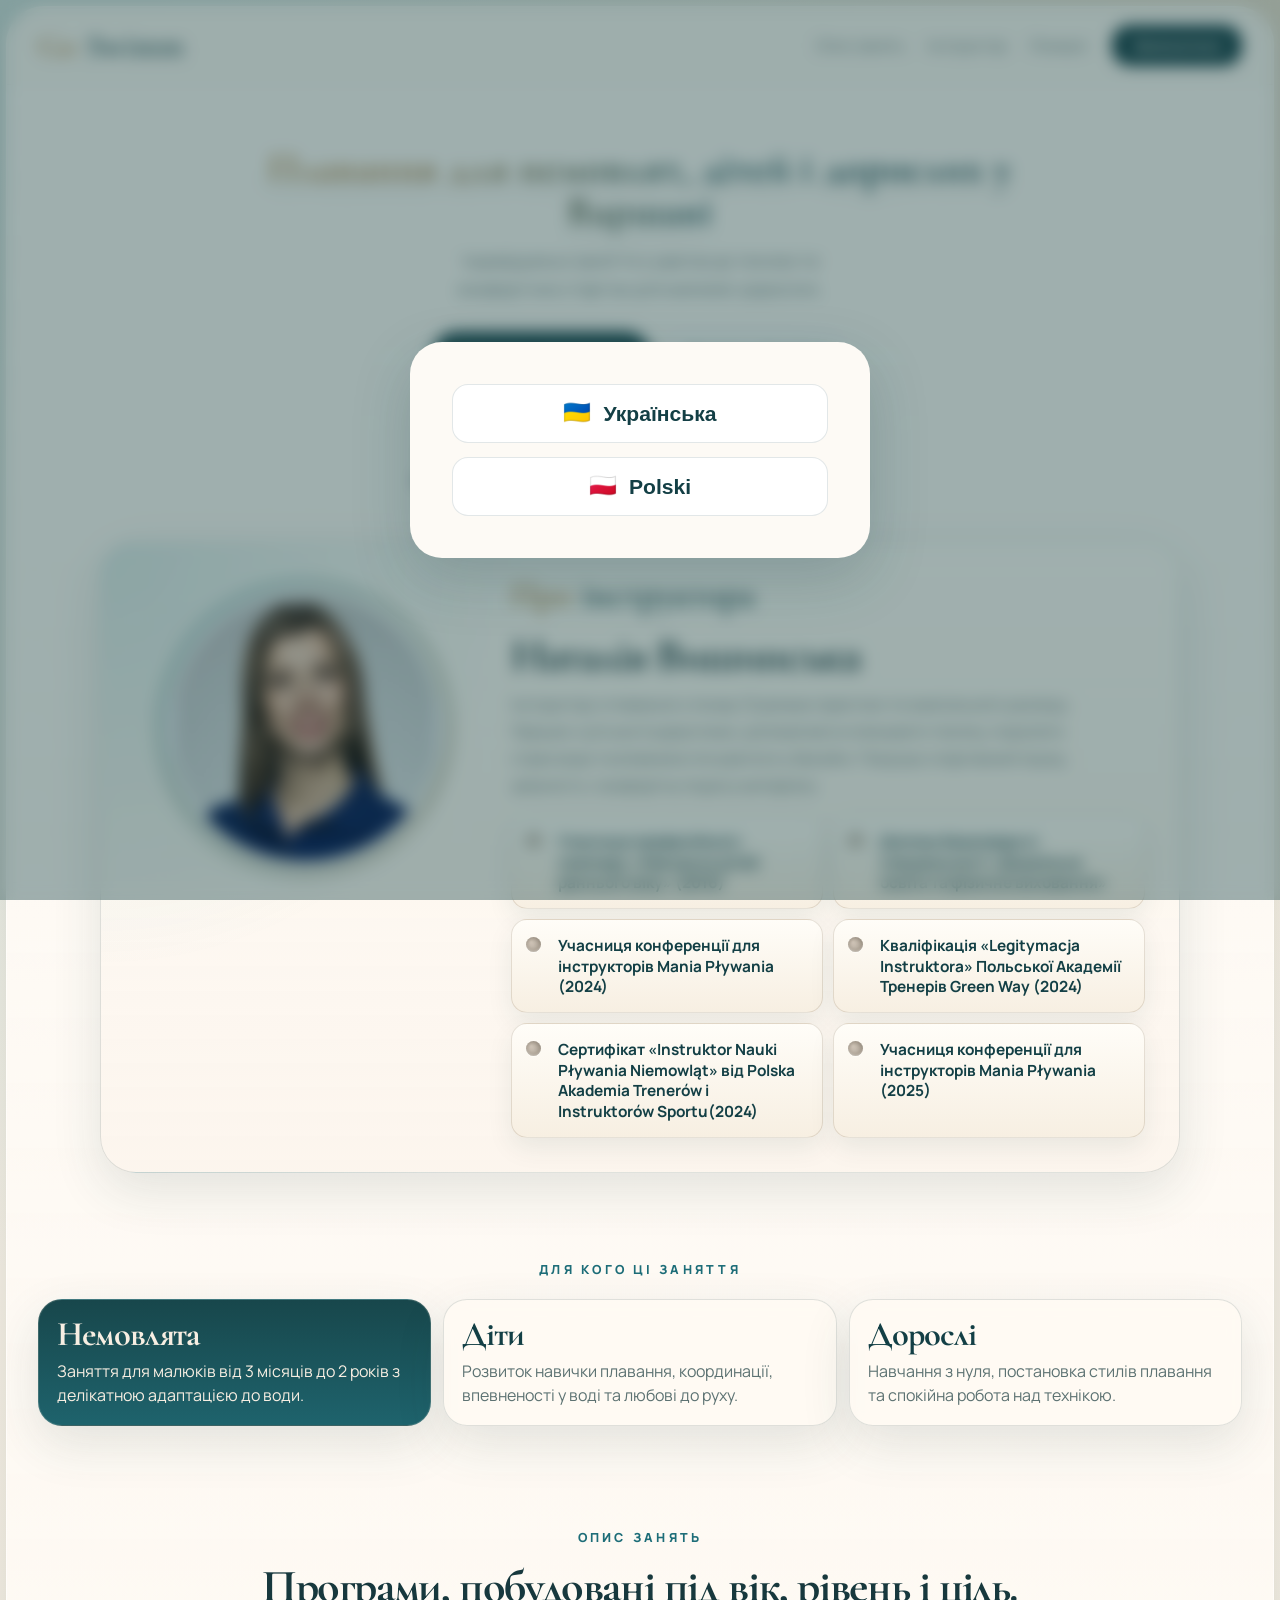
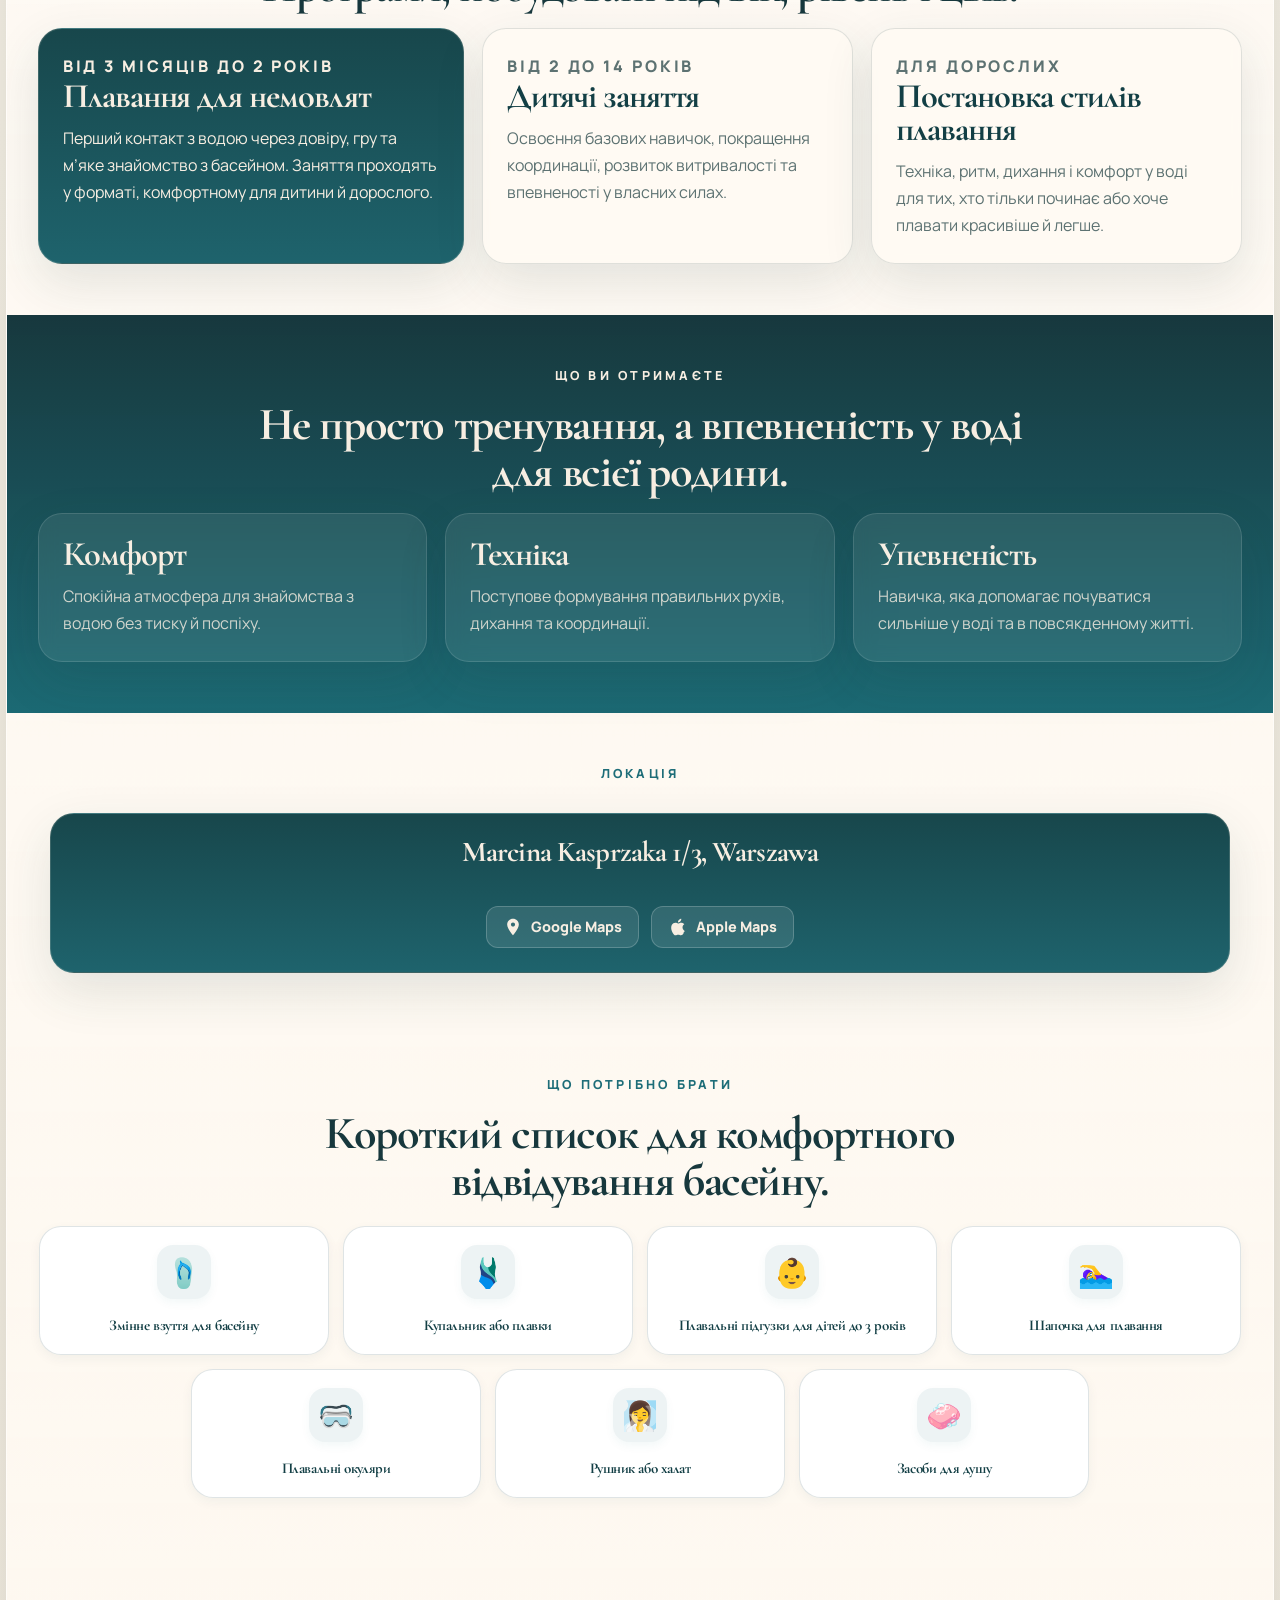
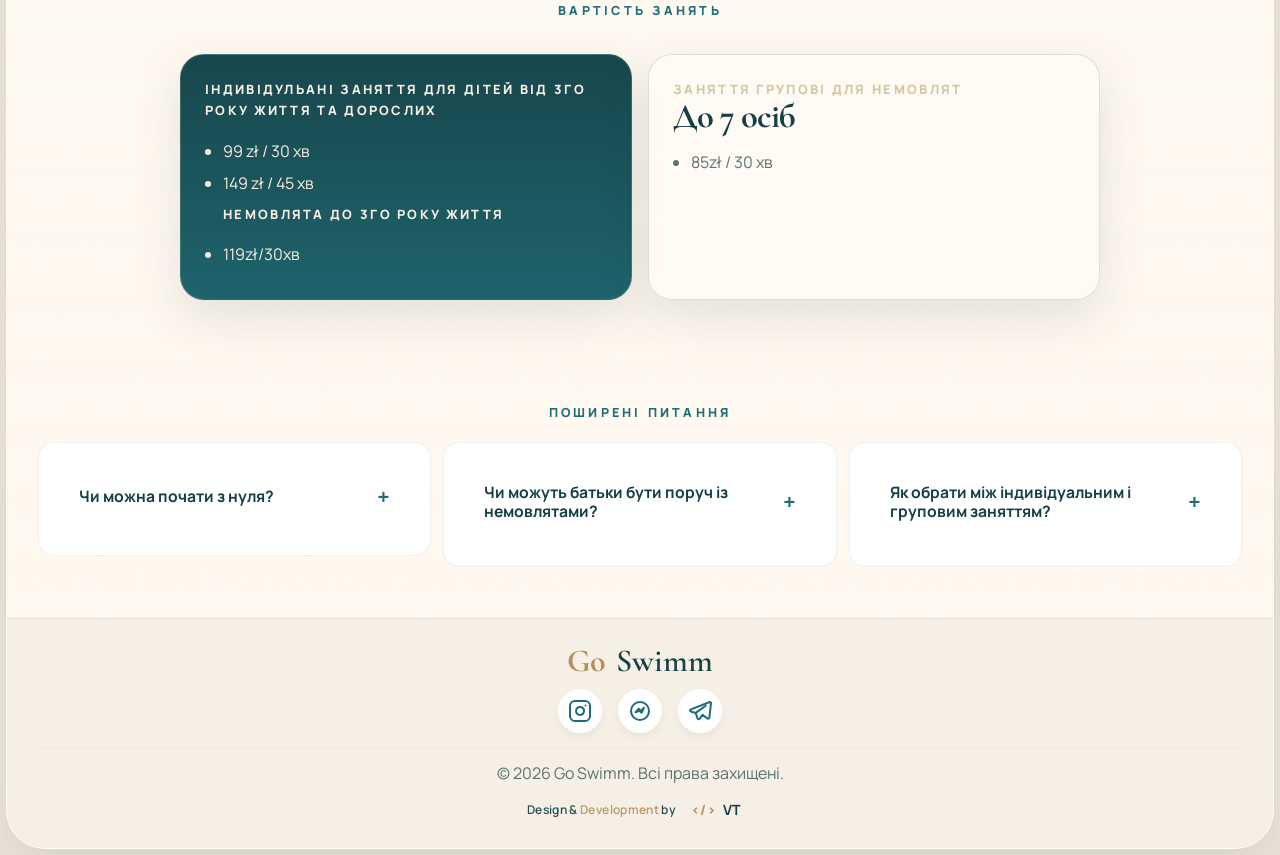
==== commit 09cf4e6b: "Update index.html" ====
--- a/index.html
+++ b/index.html
@@ -412,9 +412,10 @@
               <ul>
                 <li data-t="price_1_opt1">99 zł / 30 хв</li>
                 <li data-t="price_1_opt2">149 zł / 45 хв</li>
-                <li data-t="price_1_opt3">Немовлята до 3го року життя 30хв 119zł</li>
-
+                <!-- <li data-t="price_1_opt3">Немовлята до 3го року життя 30хв 119zł</li> -->
+              <p class="card-kicker" data-t="price_2_kicker">Немовлята до 3го року життя</p>
               </ul>
+              <ul> <li data-t="price_1_opt3">119zł/30хв</li></ul>
             </article>
             <article class="price-card">
               <p class="card-kicker" data-t="price_2_kicker">Заняття групові для немовлят</p>
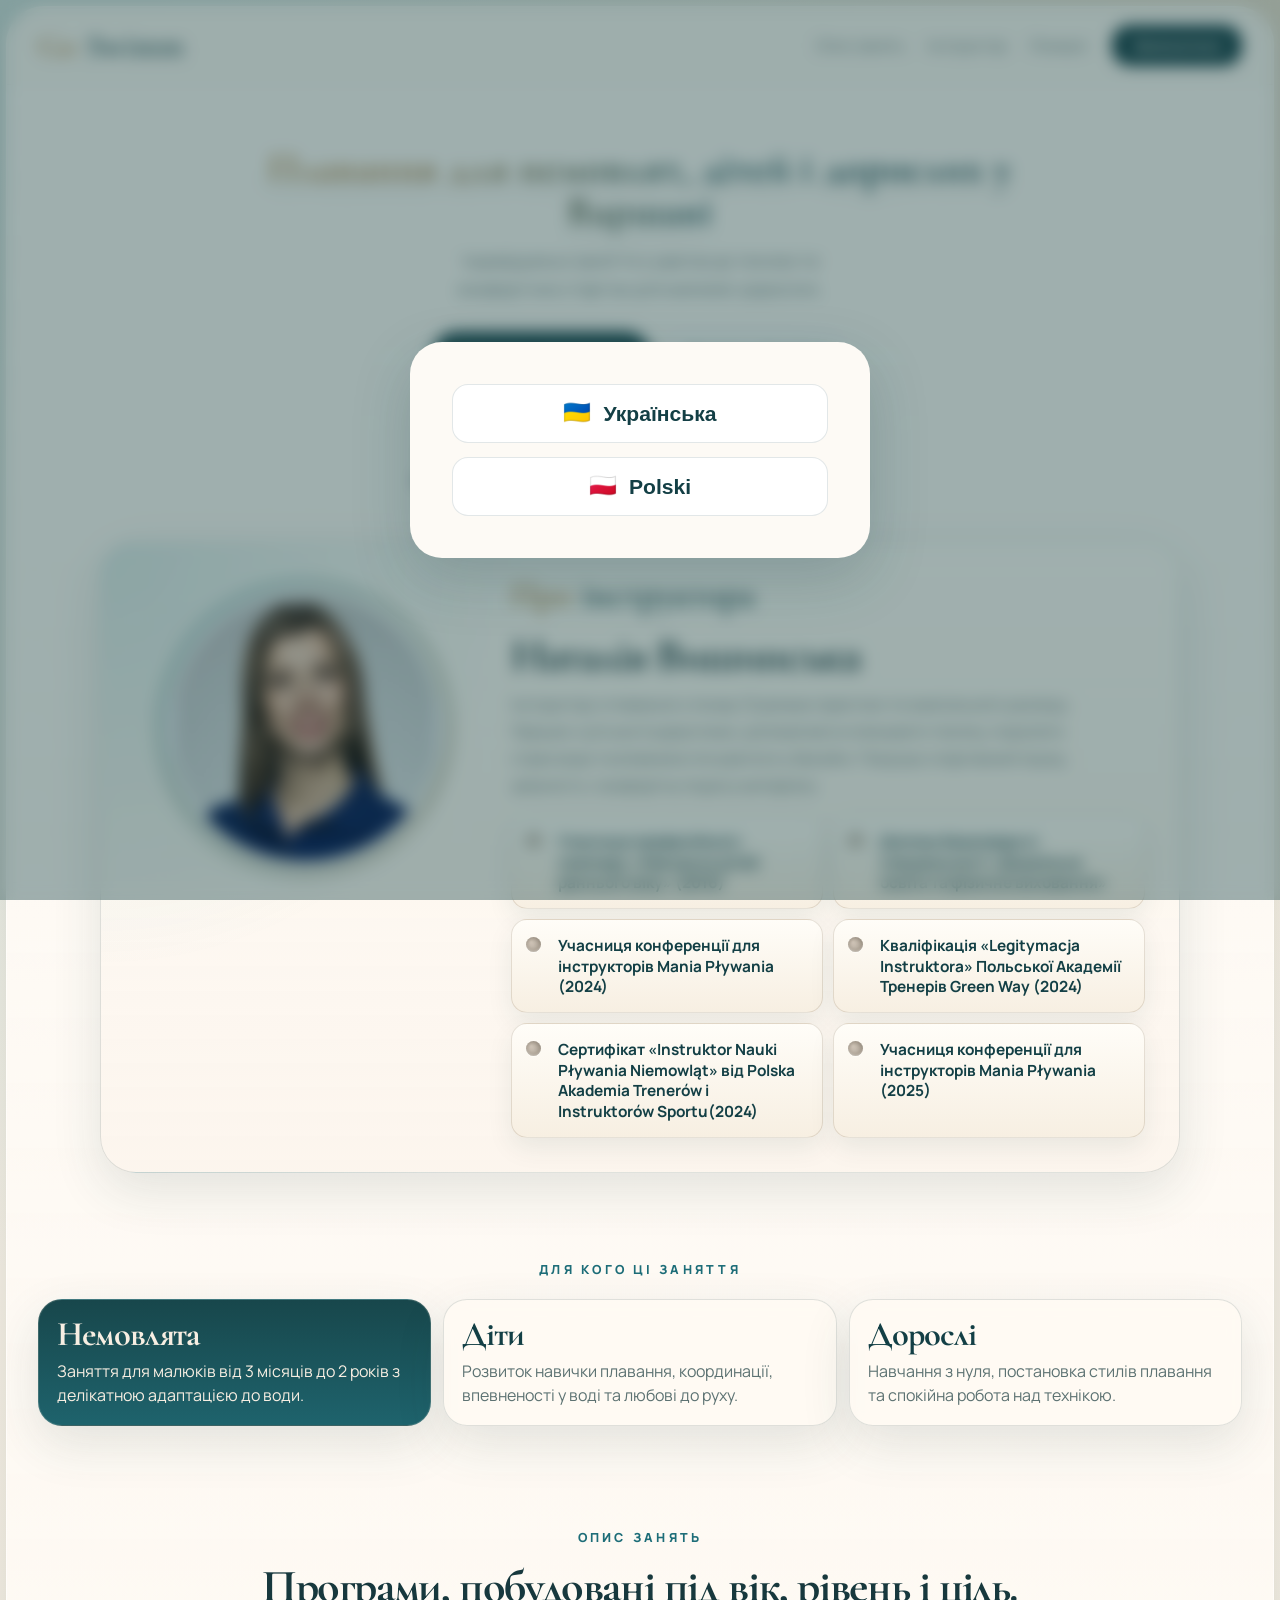
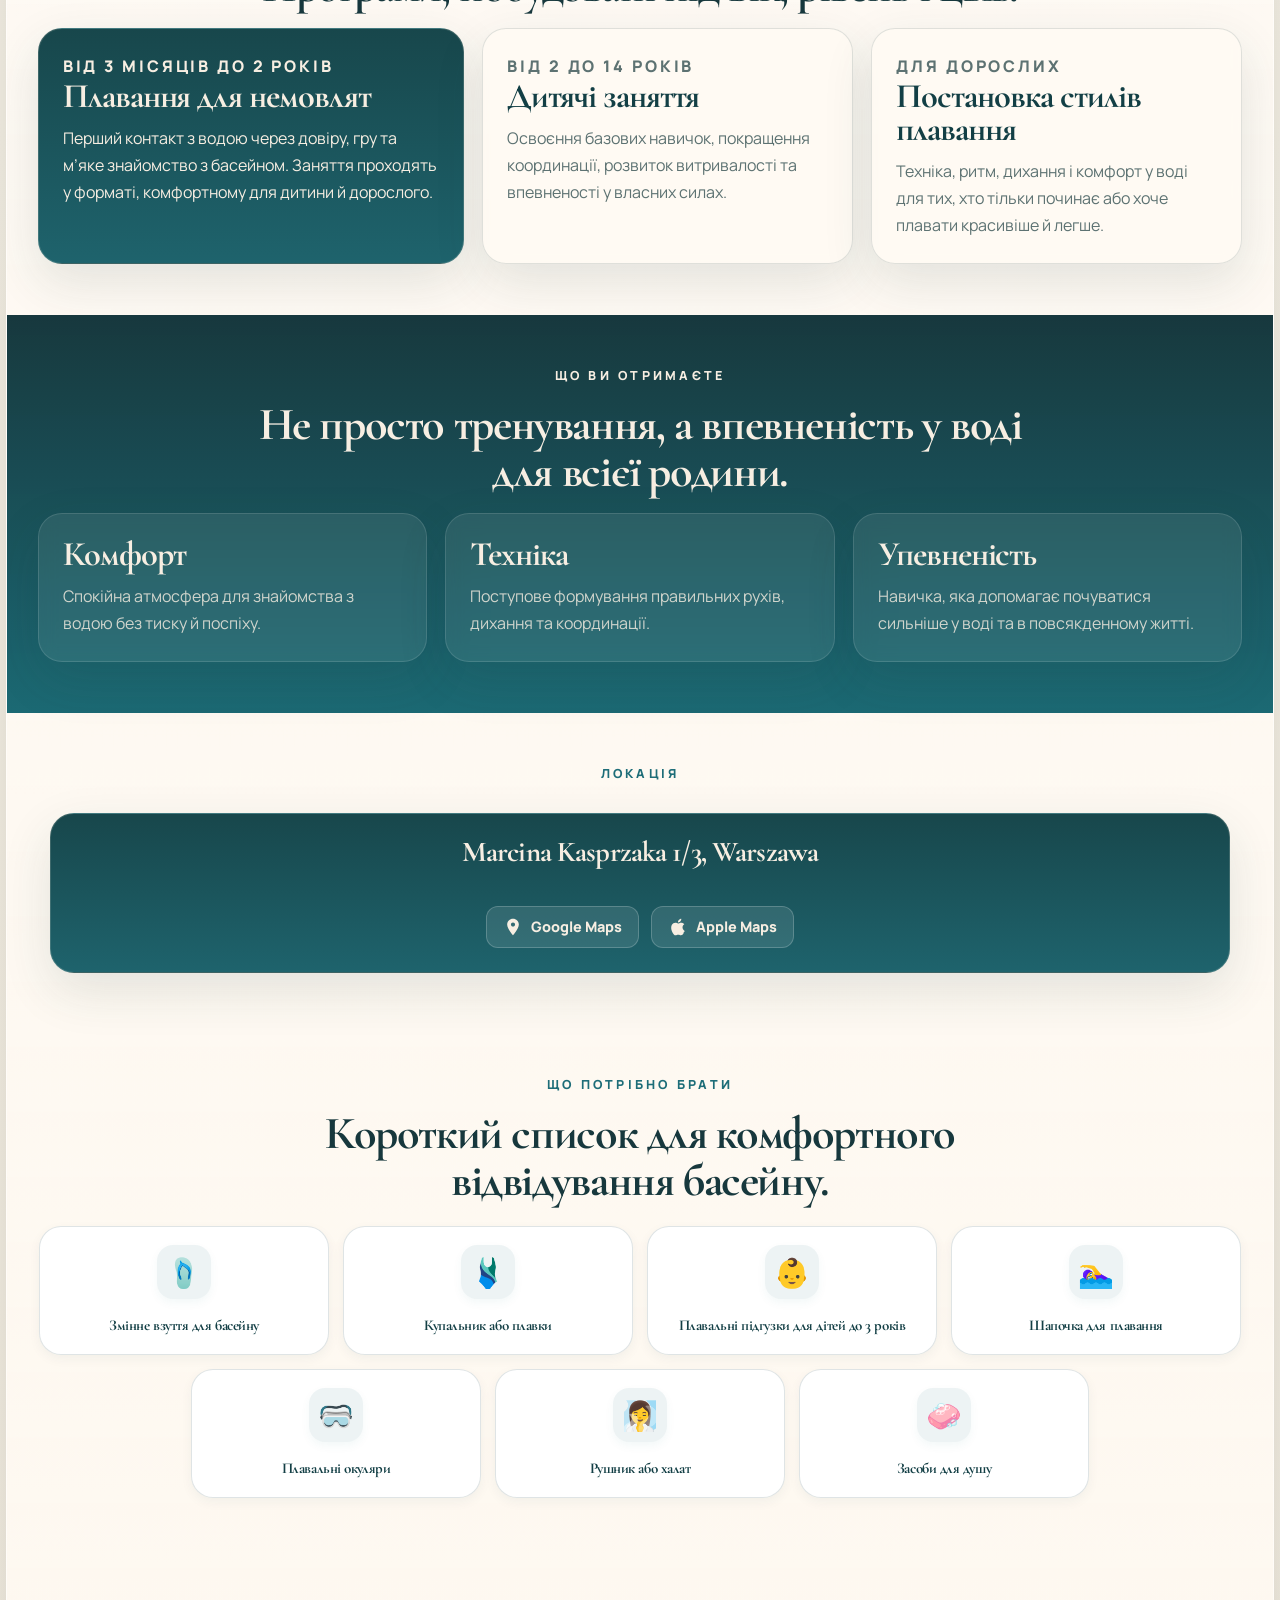
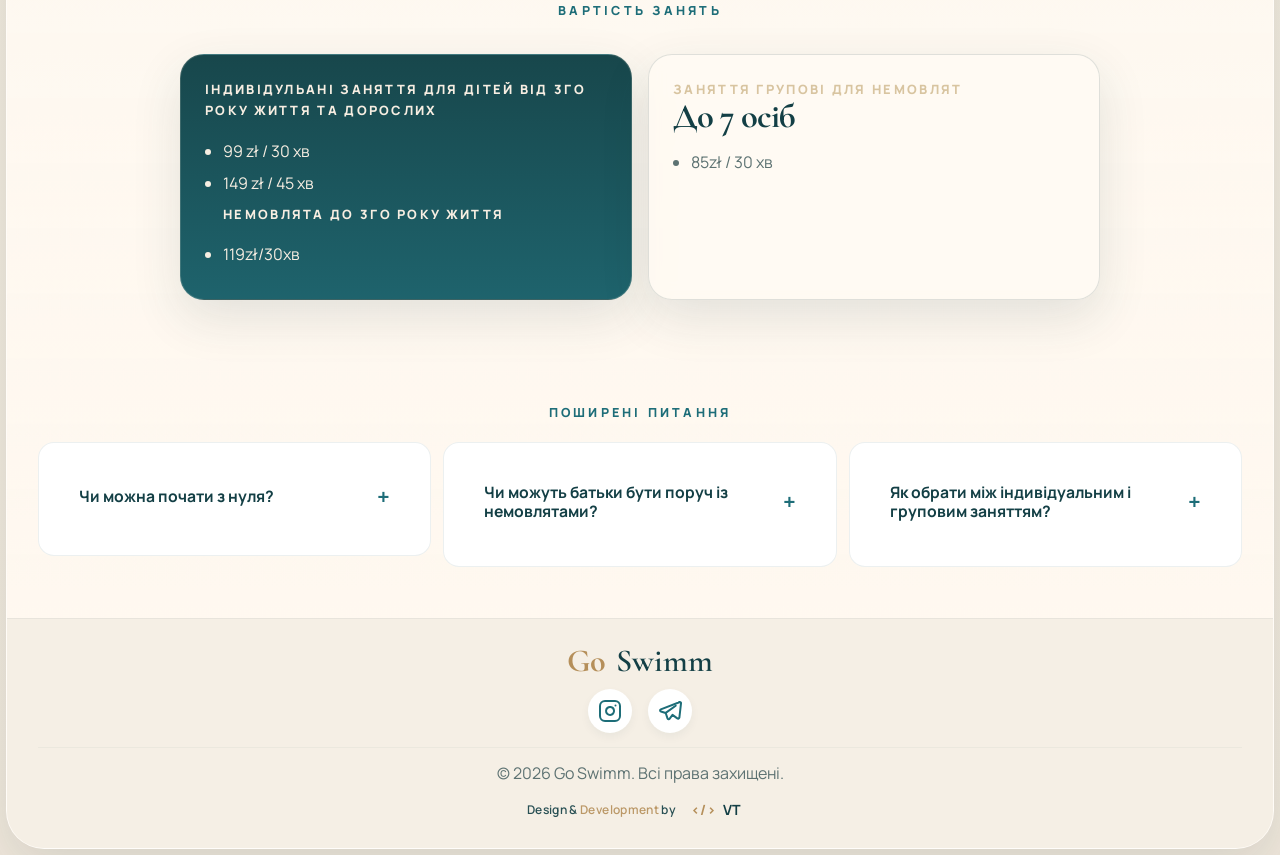
==== commit 01a10afc: "Update index.html" ====
--- a/index.html
+++ b/index.html
@@ -509,10 +509,10 @@
             <a href="https://www.instagram.com/instruktor_plywania_warszawa?igsh=MTM0ZGZjeDVvd290Yw==" target="_blank" rel="noopener noreferrer" aria-label="Instagram">
               <svg viewBox="0 0 24 24" width="24" height="24" fill="none" stroke="currentColor" stroke-width="2" stroke-linecap="round" stroke-linejoin="round"><rect x="2" y="2" width="20" height="20" rx="5" ry="5"></rect><path d="M16 11.37A4 4 0 1 1 12.63 8 4 4 0 0 1 16 11.37z"></path><line x1="17.5" y1="6.5" x2="17.51" y2="6.5"></line></svg>
             </a>
-            <a href="https://m.me/little.fish
+            <!-- <a href="https://m.me/little.fish
 " target="_blank" rel="noopener noreferrer" aria-label="Messenger">
               <svg viewBox="0 0 24 24" width="24" height="24" fill="none" stroke="currentColor" stroke-width="2" stroke-linecap="round" stroke-linejoin="round"><circle cx="12" cy="12" r="9"></circle><path d="M7.5 13.2l3.3-3.4 2.2 2.1 3-3.2-2.5 5-2.3-2-3.7 1.5z"></path></svg>
-            </a>
+            </a> -->
             <a href="https://t.me/NatalikVyshynska" target="_blank" rel="noopener noreferrer" aria-label="Telegram">
               <svg viewBox="0 0 24 24" width="24" height="24" fill="none" stroke="currentColor" stroke-width="2" stroke-linecap="round" stroke-linejoin="round"><path d="M22 3L2.8 10.4c-1 .4-1 1.8.1 2.1l4.8 1.5 1.8 5.4c.3 1 1.6 1.2 2.2.3l2.8-3.8 4.8 3.5c.8.6 1.9.1 2.1-.9L23 4.4c.2-1-.8-1.8-1.8-1.4z"></path><path d="M7.7 13.9l10-7.2"></path></svg>
             </a>
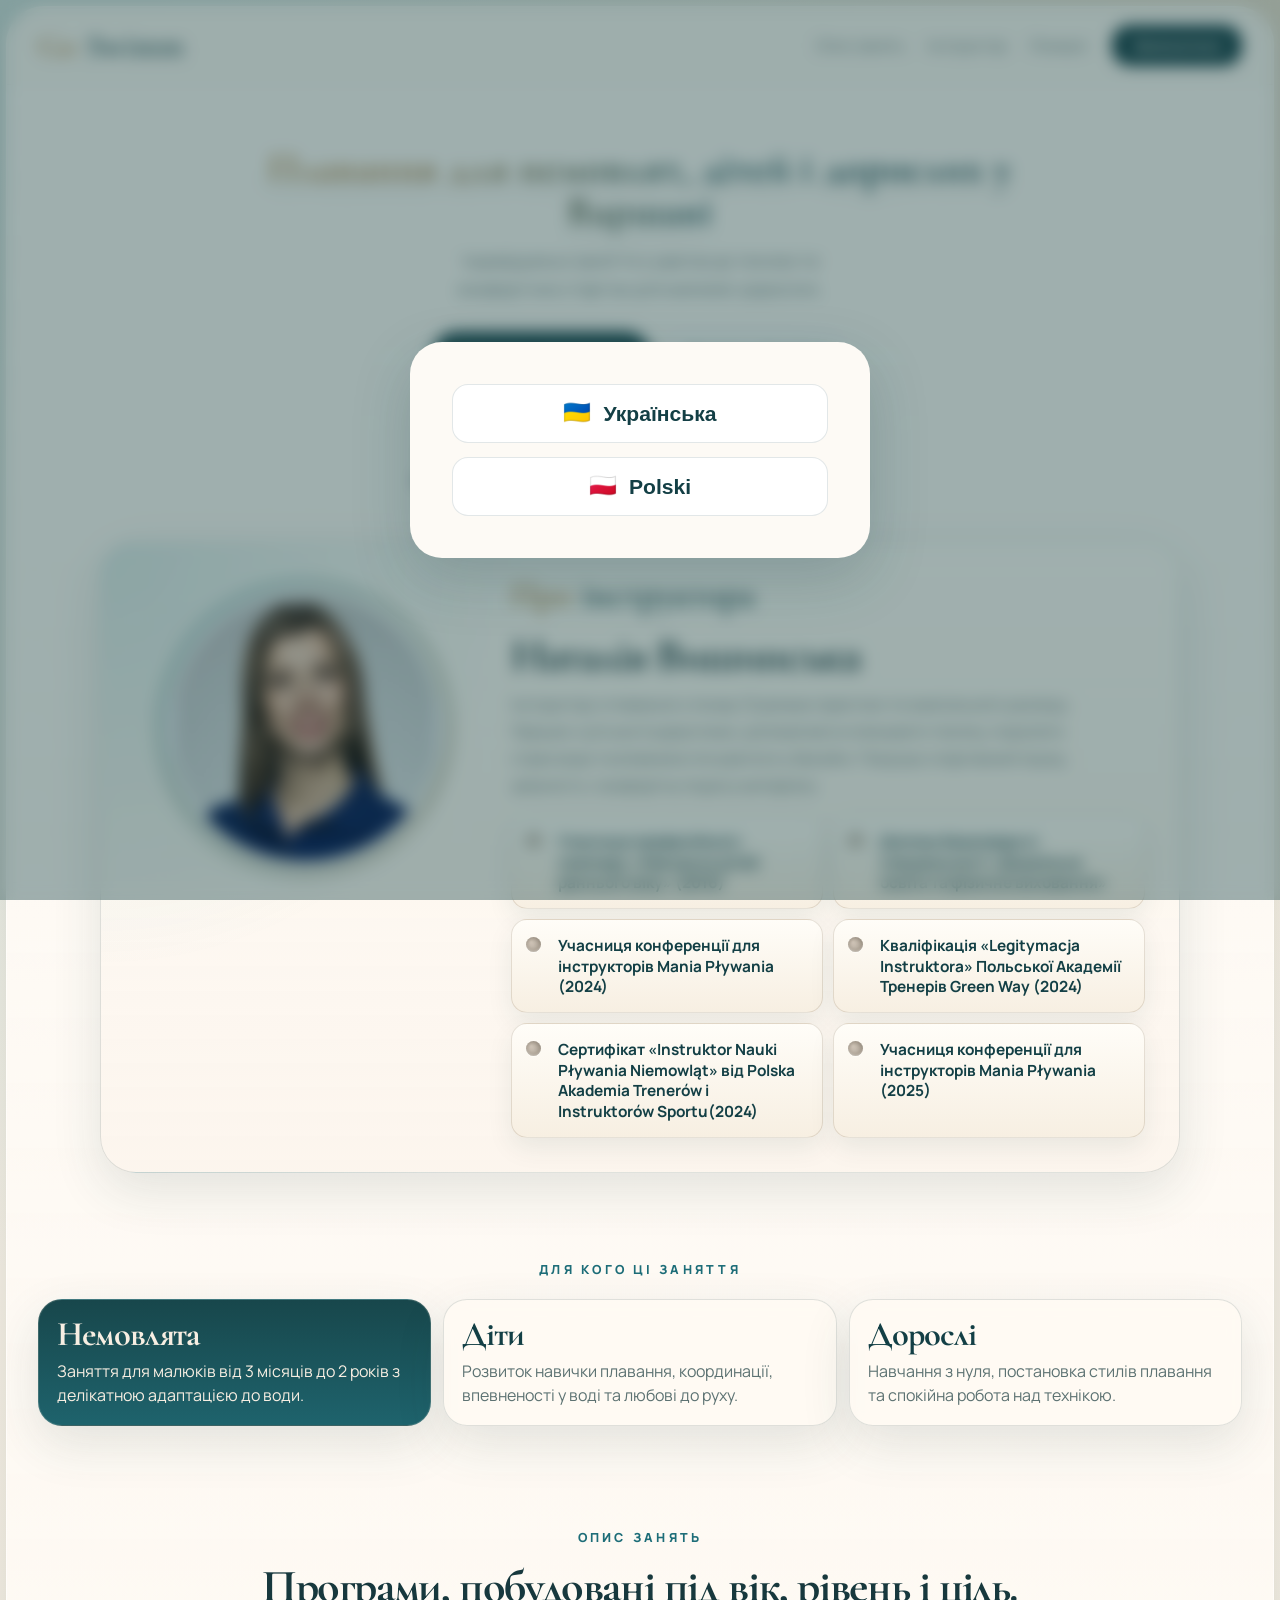
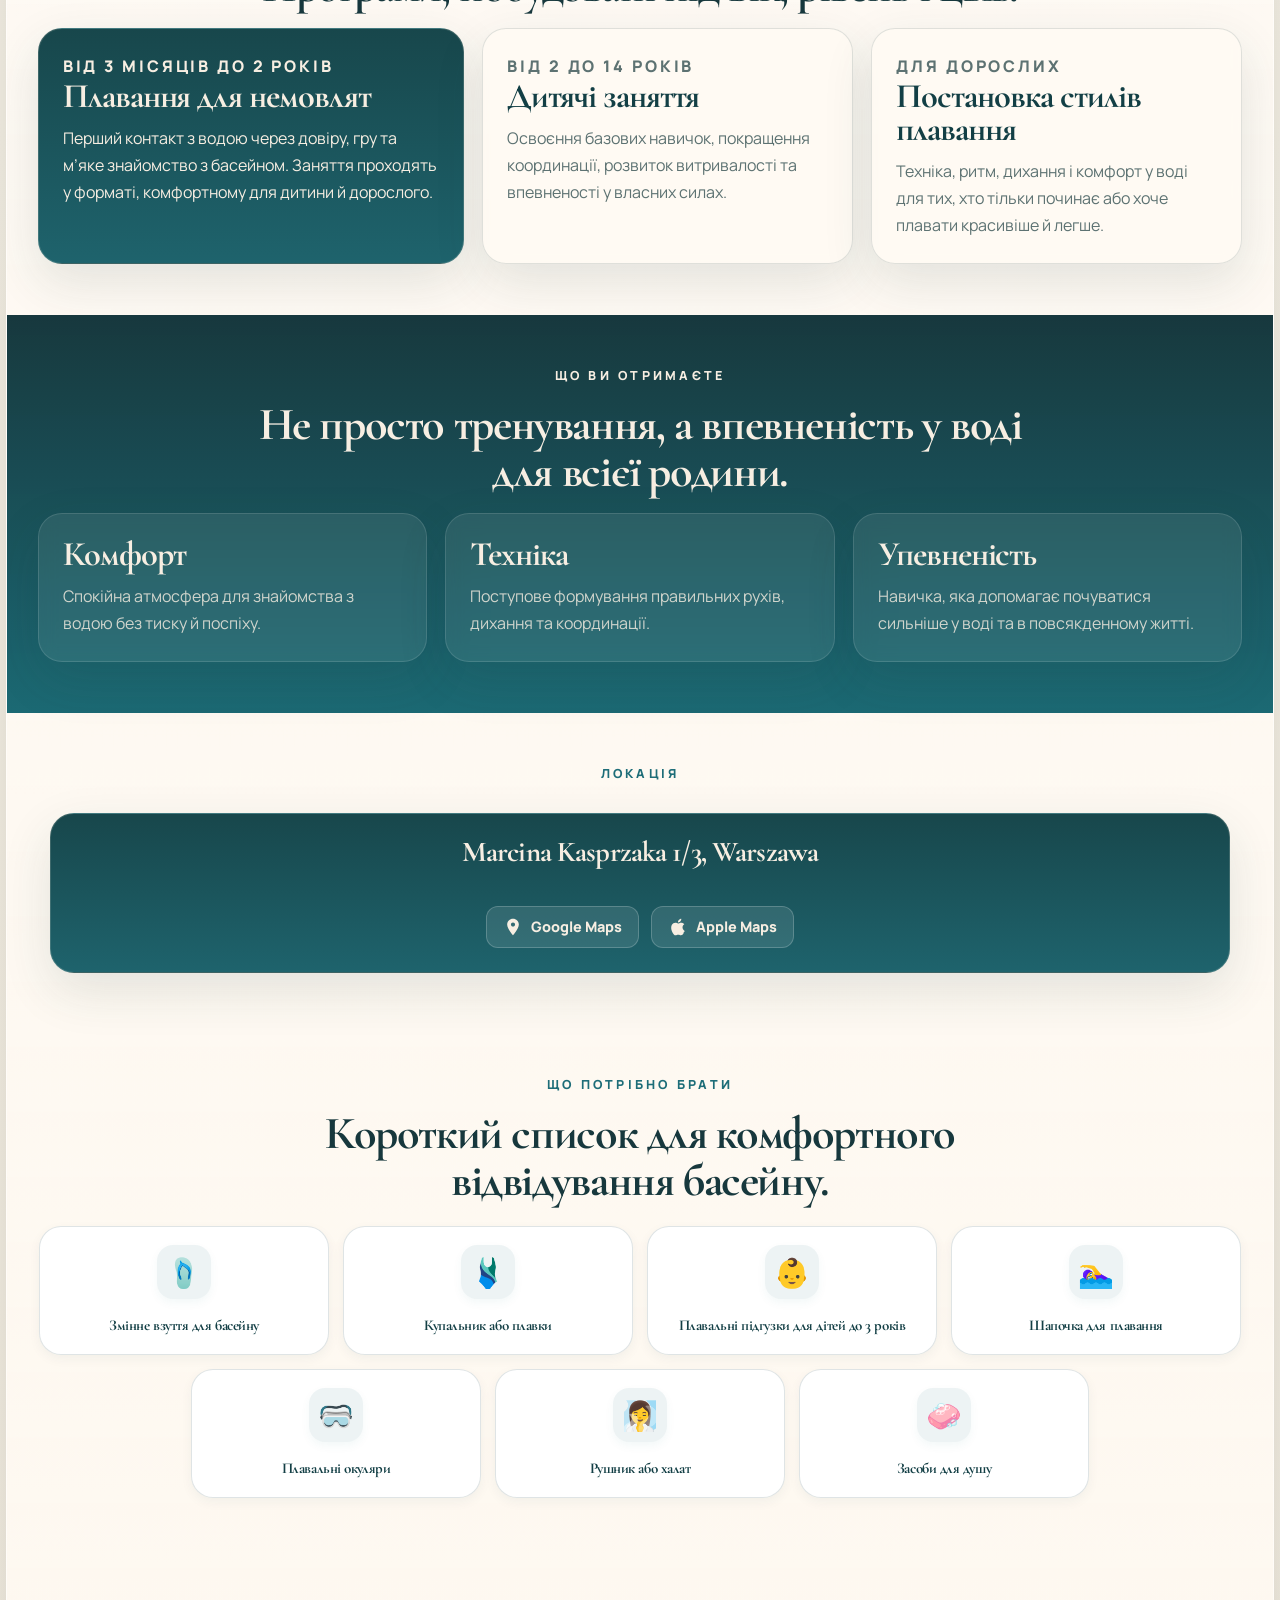
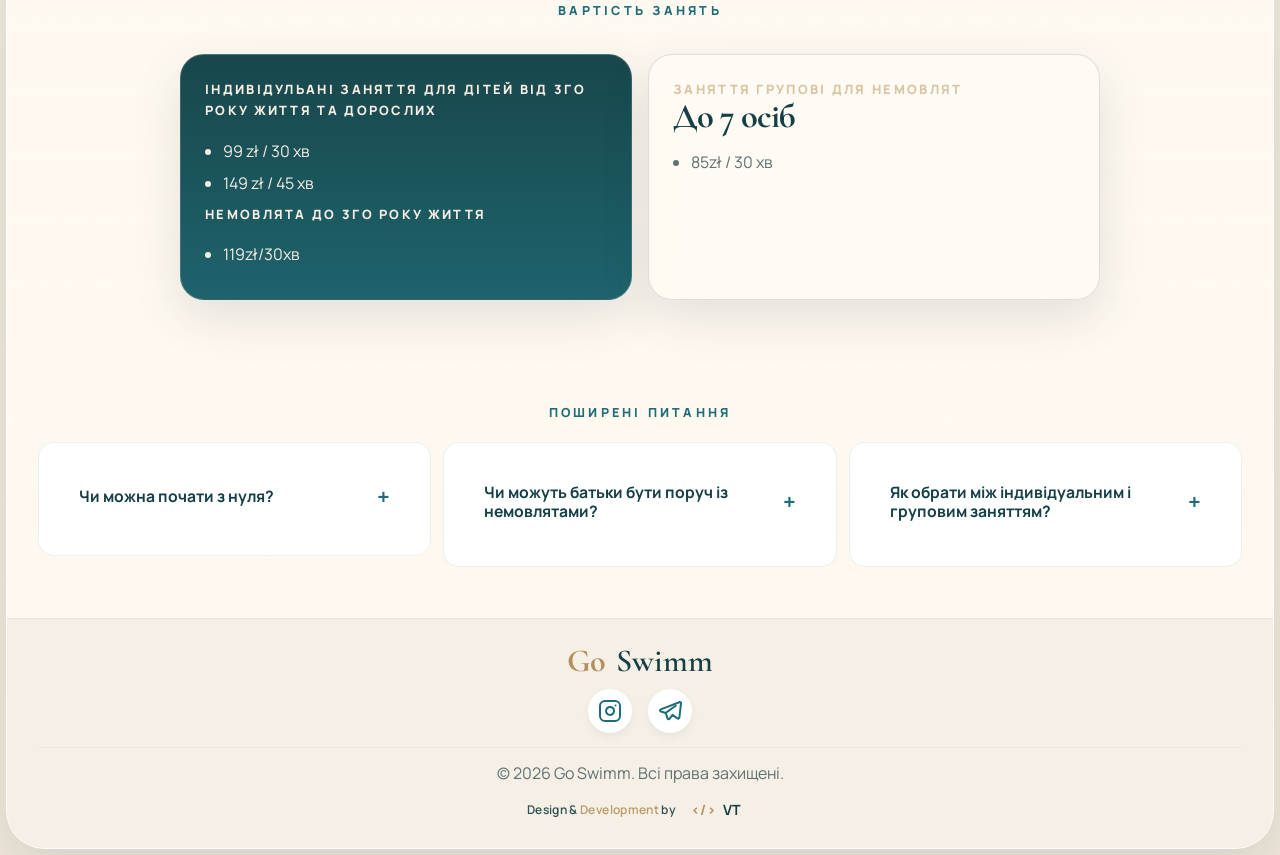
==== commit 83ccddf5: "Update index.html" ====
--- a/index.html
+++ b/index.html
@@ -413,8 +413,8 @@
                 <li data-t="price_1_opt1">99 zł / 30 хв</li>
                 <li data-t="price_1_opt2">149 zł / 45 хв</li>
                 <!-- <li data-t="price_1_opt3">Немовлята до 3го року життя 30хв 119zł</li> -->
+              </ul>
               <p class="card-kicker" data-t="price_2_kicker">Немовлята до 3го року життя</p>
-              </ul>
               <ul> <li data-t="price_1_opt3">119zł/30хв</li></ul>
             </article>
             <article class="price-card">
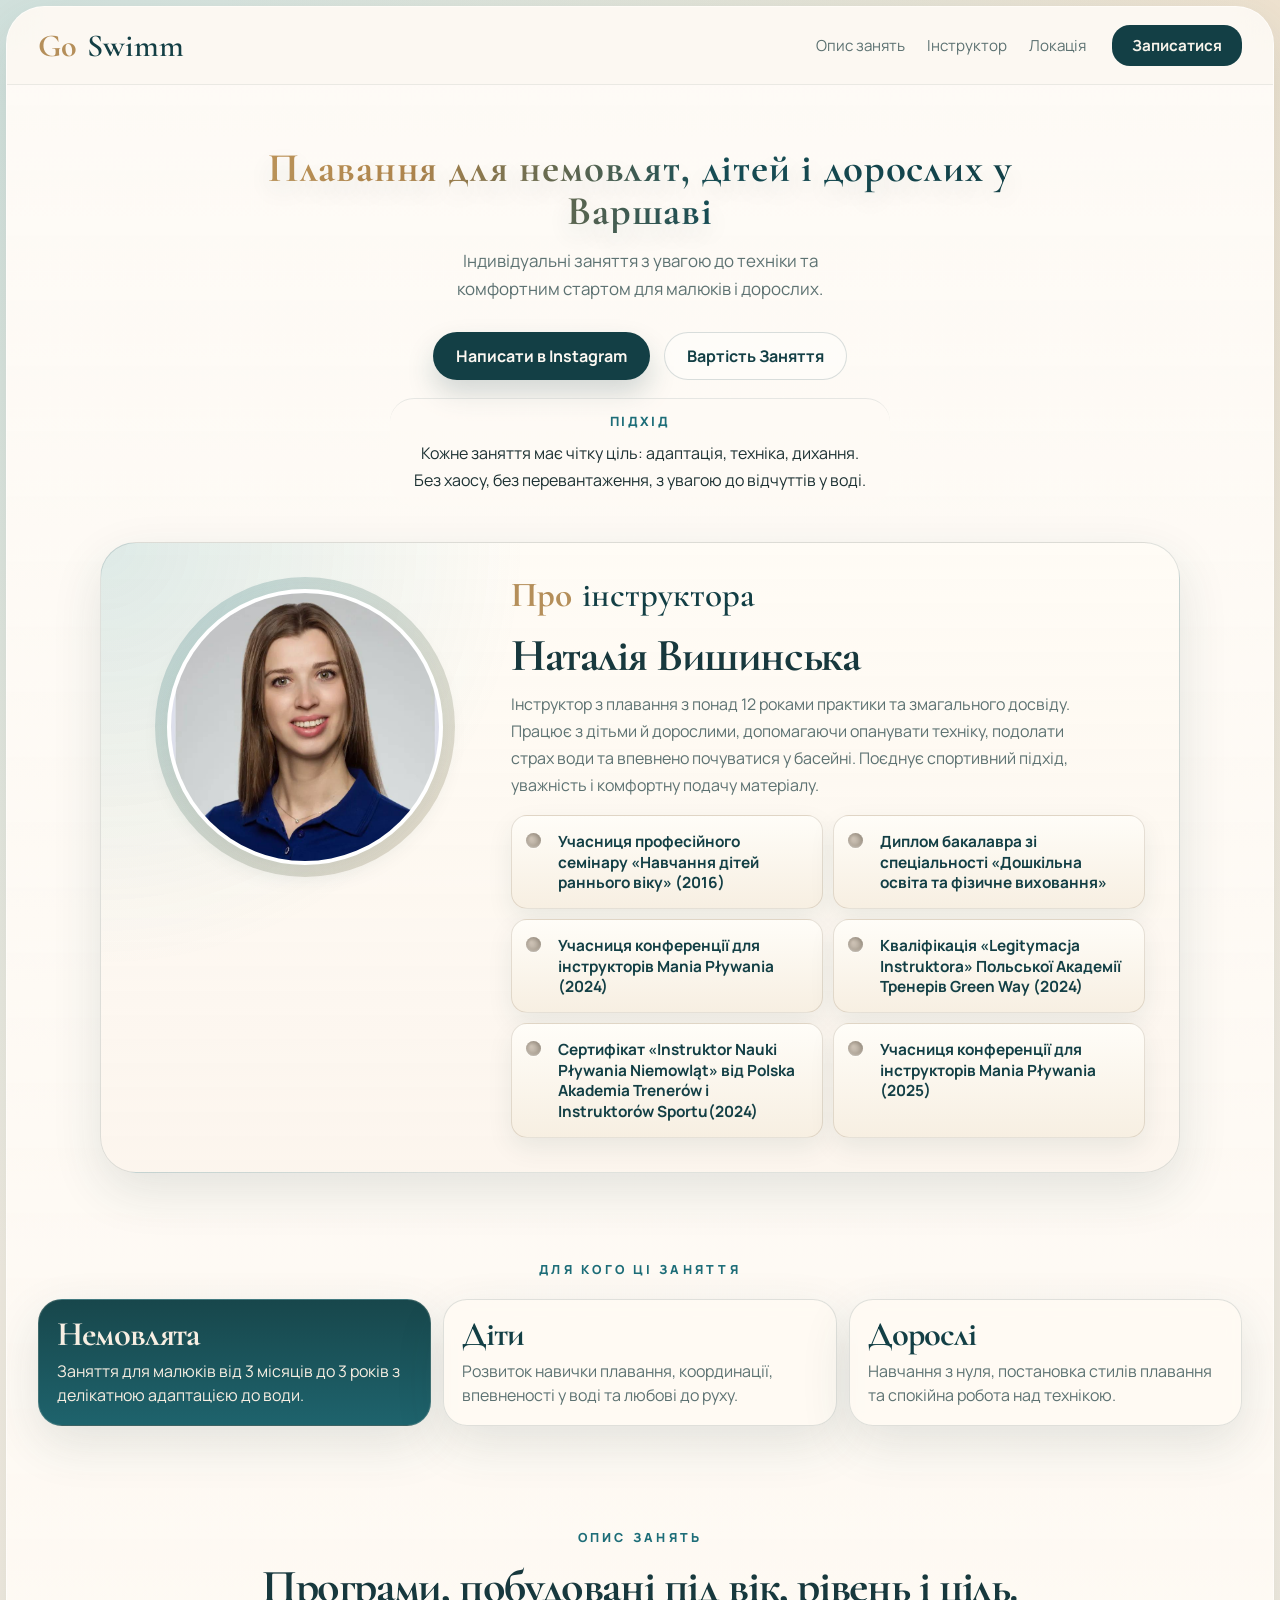
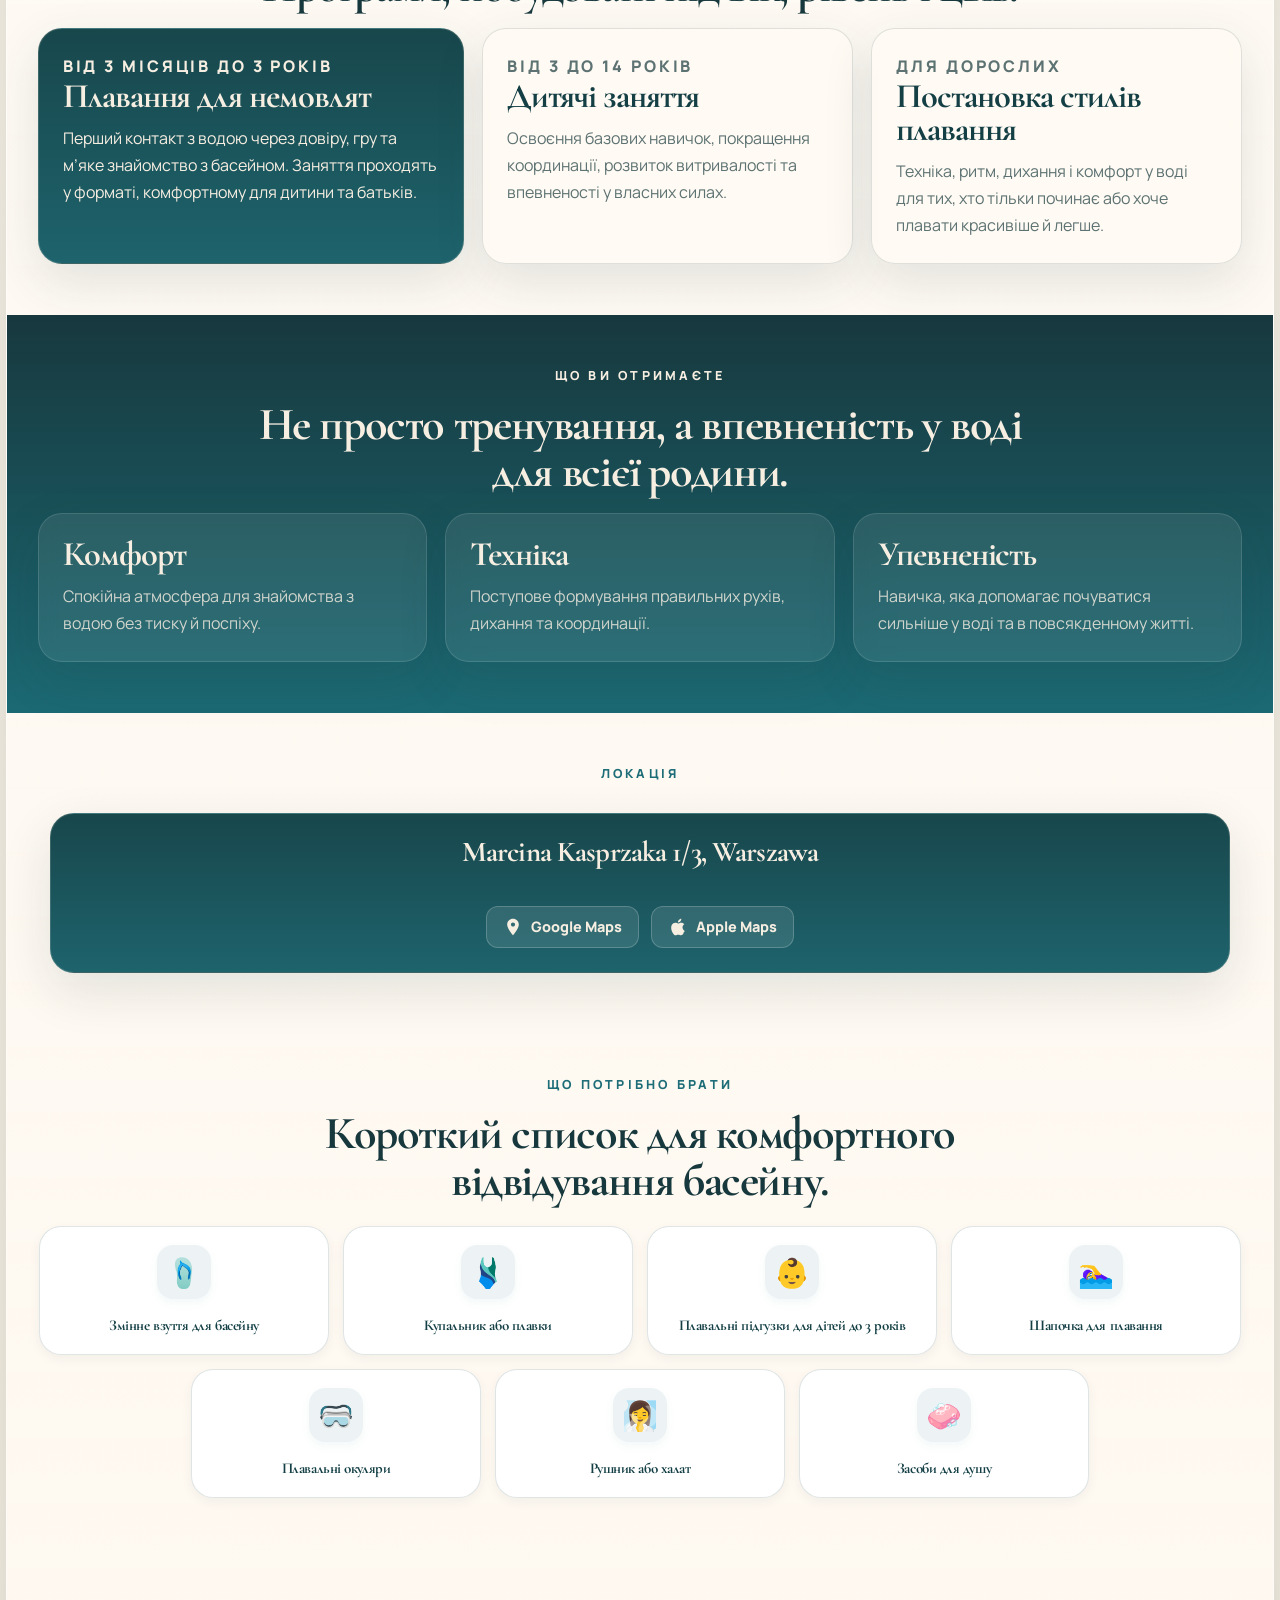
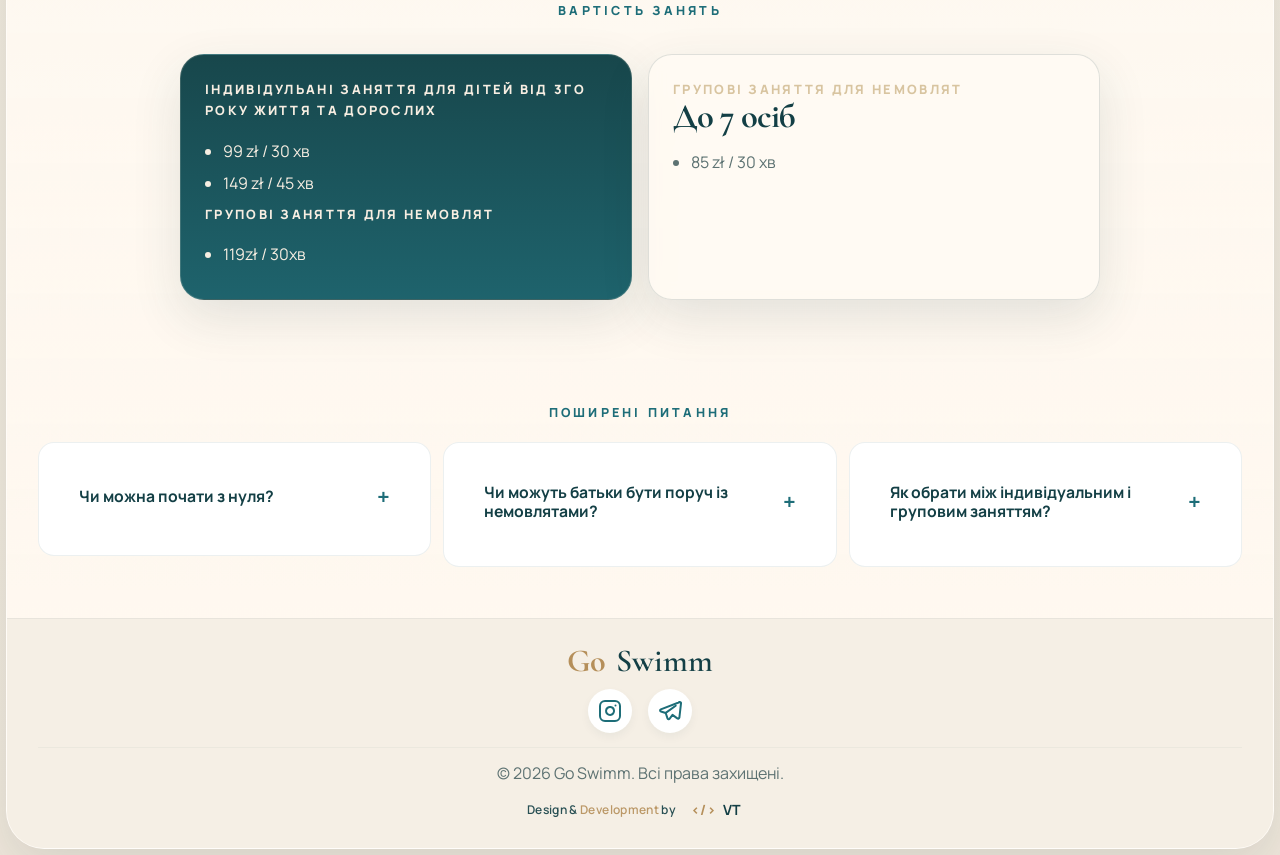
==== commit ae2f4e17: "Remove language selection modal" ====
--- a/index.html
+++ b/index.html
@@ -20,21 +20,6 @@
   </head>
   <body>
     <div class="page-shell">
-      <div id="langModal" class="lang-modal">
-        <div class="lang-modal-content">
-          <div class="lang-options">
-            <button class="lang-select-btn" data-lang="ua" aria-label="Українська">
-              <span class="lang-flag" aria-hidden="true">🇺🇦</span>
-              <span>Українська</span>
-            </button>
-            <button class="lang-select-btn" data-lang="pl" aria-label="Polski">
-              <span class="lang-flag" aria-hidden="true">🇵🇱</span>
-              <span>Polski</span>
-            </button>
-          </div>
-        </div>
-      </div>
-
       <header class="site-header">
         <a class="brand" href="#top" aria-label="Go Swimm">
           <span class="brand-mark">Go</span>
--- a/styles.css
+++ b/styles.css
@@ -70,77 +70,6 @@
 .site-footer {
   padding-left: clamp(20px, 4vw, 54px);
   padding-right: clamp(20px, 4vw, 54px);
-}
-
-.lang-modal {
-  position: fixed;
-  inset: 0;
-  z-index: 9999;
-  background: rgba(19, 63, 69, 0.4);
-  backdrop-filter: blur(8px);
-  display: grid;
-  place-items: center;
-  padding: 24px;
-  opacity: 0;
-  visibility: hidden;
-  transition: all 400ms ease;
-}
-
-.lang-modal.is-visible {
-  opacity: 1;
-  visibility: visible;
-}
-
-.lang-modal-content {
-  background: #fdfaf5;
-  padding: clamp(28px, 6vw, 42px);
-  border-radius: 32px;
-  text-align: center;
-  box-shadow: 0 20px 60px rgba(19, 63, 69, 0.2);
-  max-width: 460px;
-  width: 100%;
-  transform: scale(0.9) translateY(20px);
-  transition: all 500ms cubic-bezier(0.34, 1.56, 0.64, 1);
-}
-
-.lang-modal.is-visible .lang-modal-content {
-  transform: scale(1) translateY(0);
-}
-
-.lang-options {
-  display: flex;
-  flex-direction: column;
-  gap: 14px;
-}
-
-.lang-select-btn {
-  display: flex;
-  align-items: center;
-  justify-content: center;
-  gap: 12px;
-  padding: 16px 28px;
-  border-radius: 16px;
-  border: 1px solid rgba(19, 63, 69, 0.12);
-  background: #ffffff;
-  color: var(--deep);
-  font-weight: 600;
-  font-size: 1.32rem;
-  line-height: 1.2;
-  cursor: pointer;
-  transition: all 180ms ease;
-}
-
-.lang-flag {
-  font-size: 1.4rem;
-  line-height: 1;
-}
-
-.lang-select-btn:hover {
-  background: var(--sea);
-  color: white;
-  border-color: var(--sea);
-  transform: translateY(-2px);
-  box-shadow: 0 8px 20px rgba(19, 63, 69, 0.15);
 }
 
 .site-header {
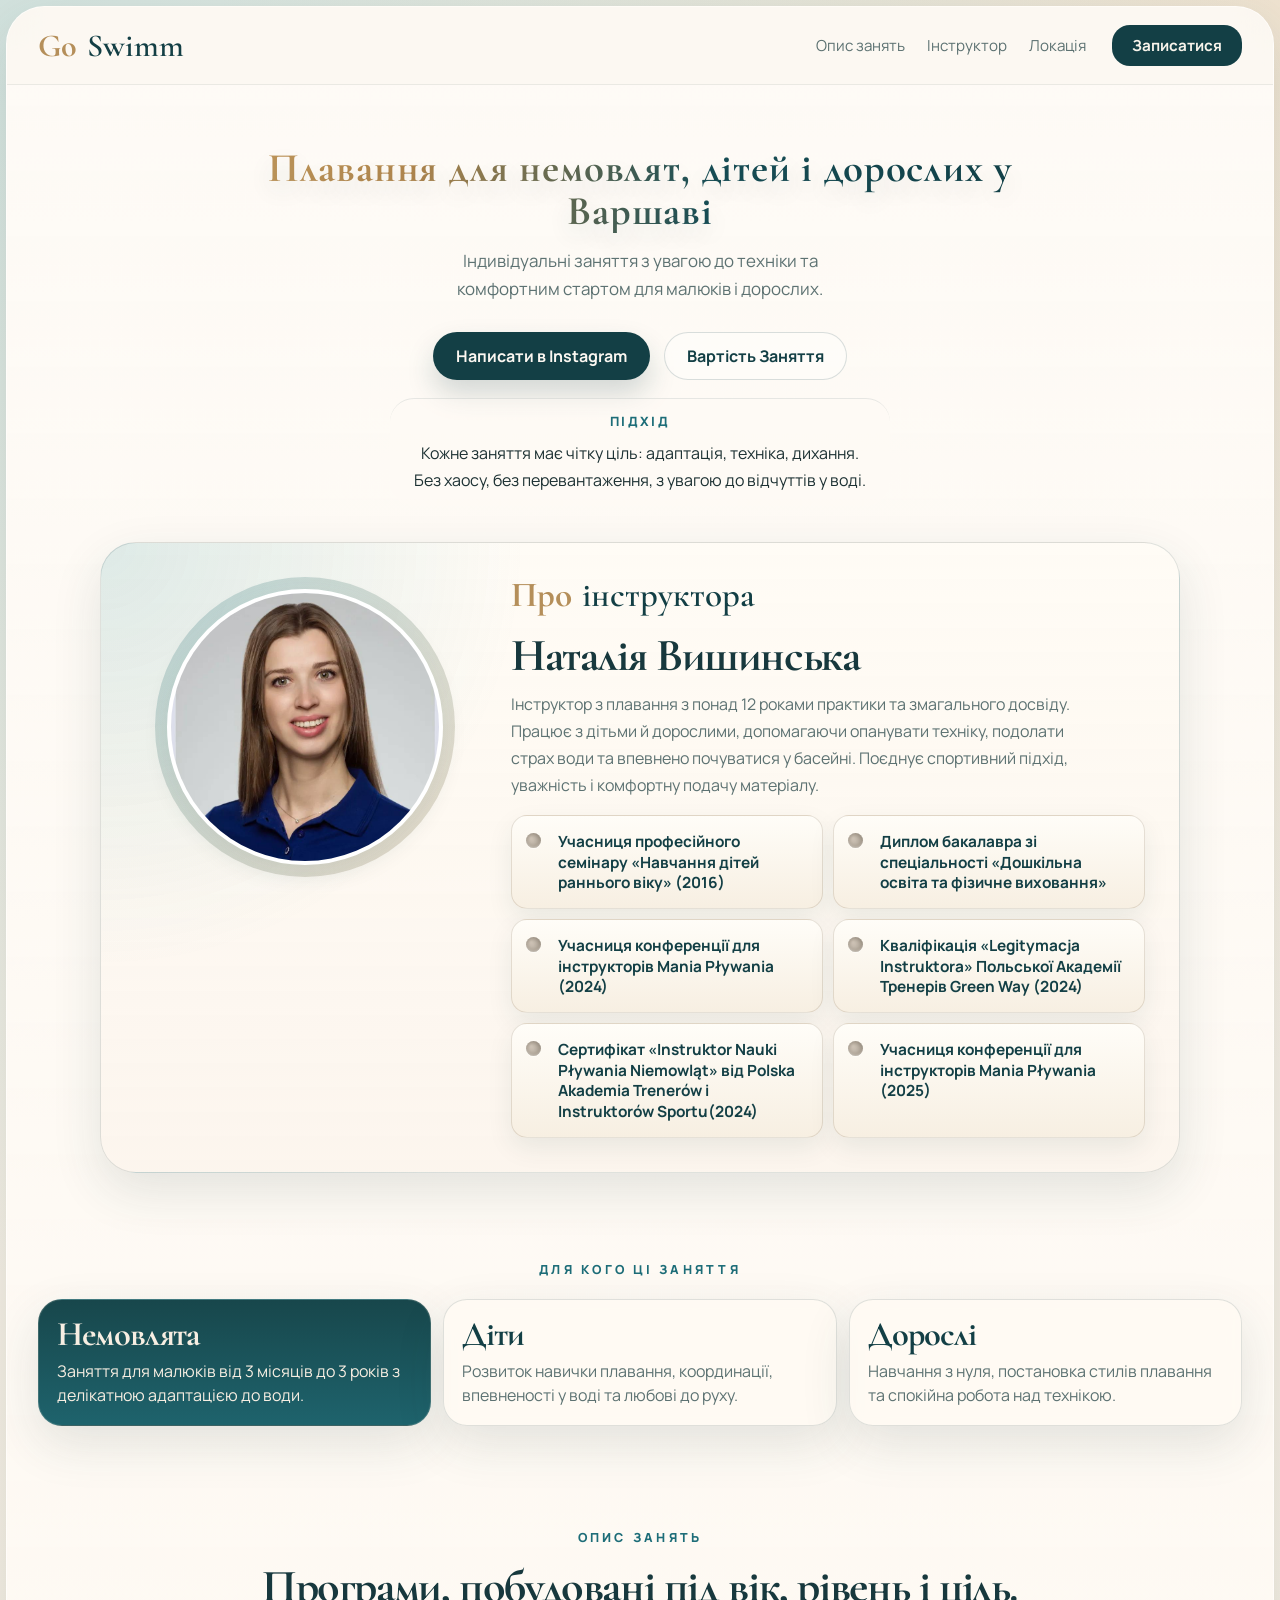
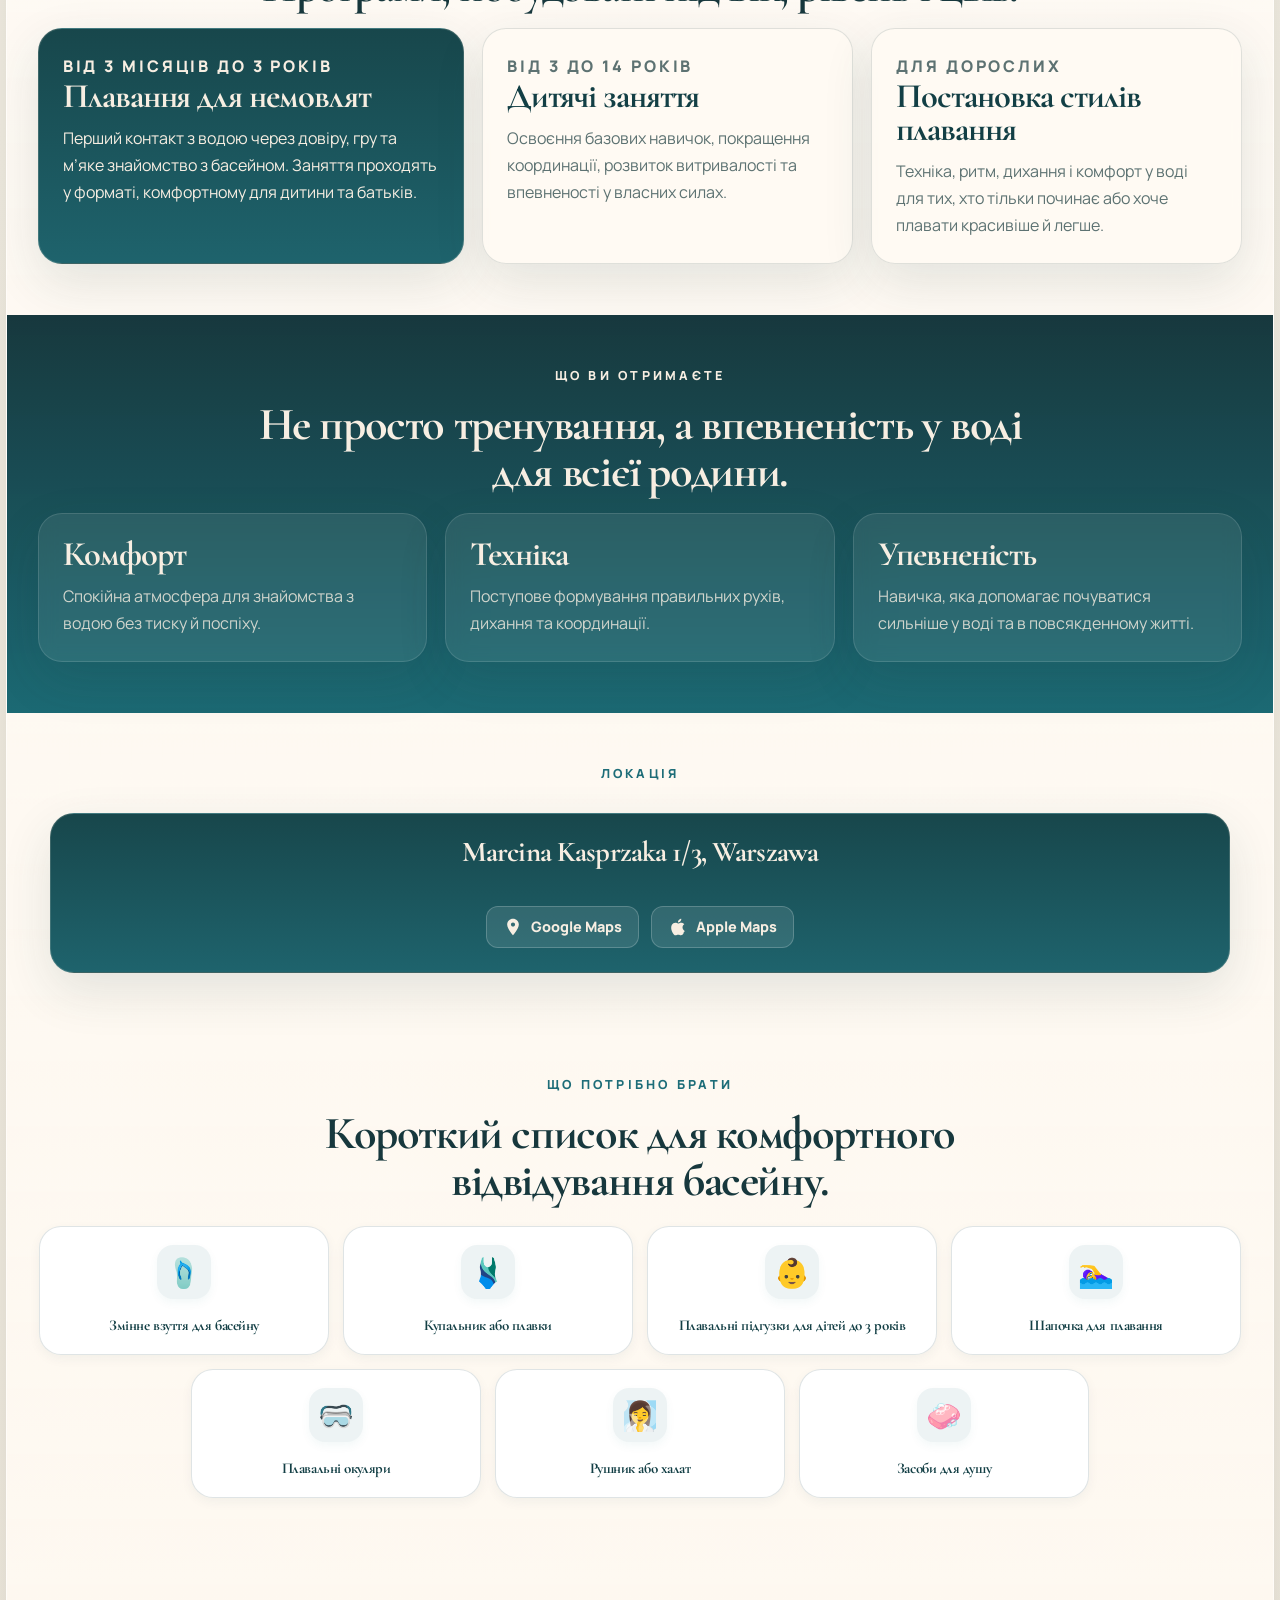
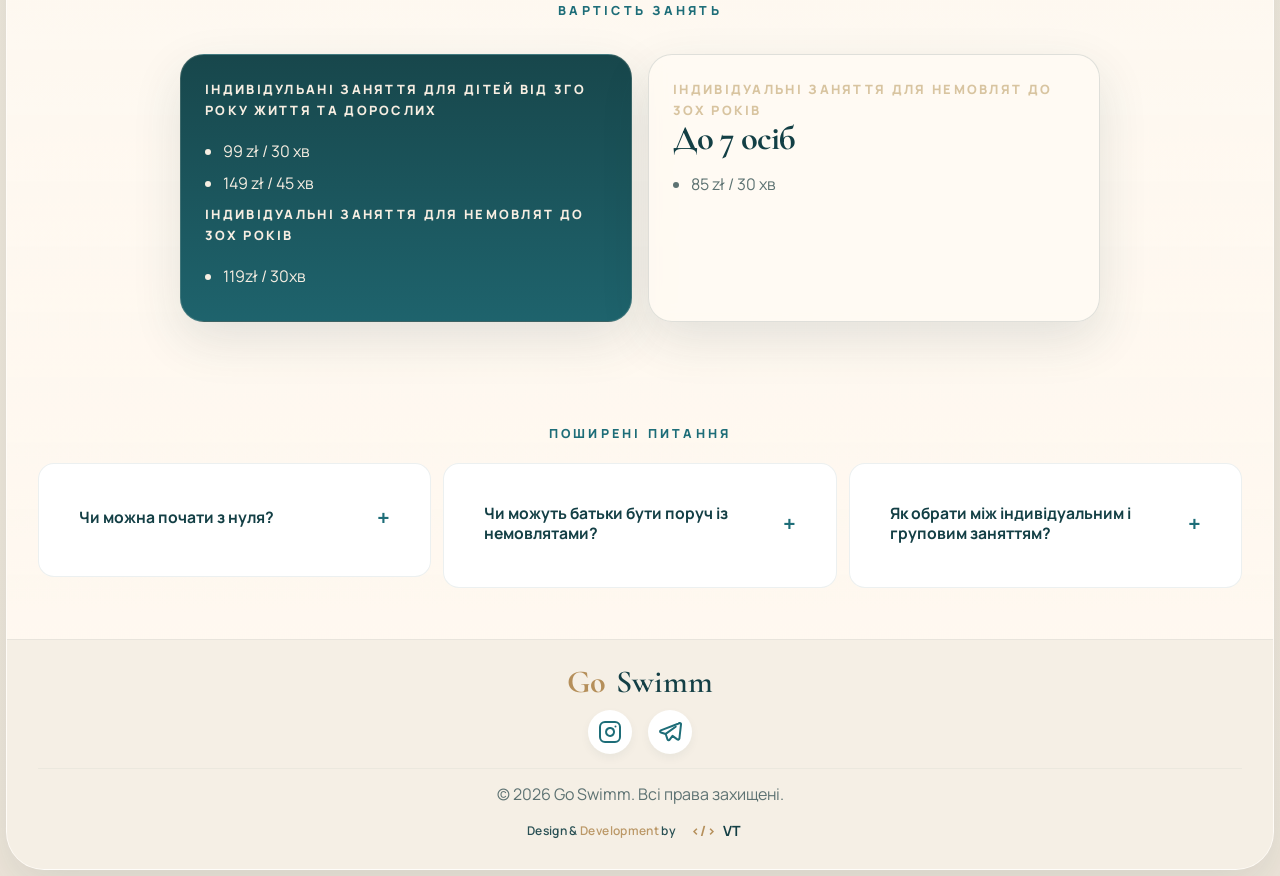
==== commit ea65412e: "Update pricing label and mobile header" ====
--- a/index.html
+++ b/index.html
@@ -403,7 +403,7 @@
               <ul> <li data-t="price_1_opt3">119zł/30хв</li></ul>
             </article>
             <article class="price-card">
-              <p class="card-kicker" data-t="price_2_kicker">Заняття групові для немовлят</p>
+              <p class="card-kicker" data-t="price_2_kicker">Індивідуальні заняття для немовлят до 3ох років</p>
               <h3 data-t="price_2_title">До 7 осіб</h3>
               <ul>
                 <li data-t="price_2_opt1">85zł / 30 хв</li>
--- a/styles.css
+++ b/styles.css
@@ -1623,10 +1623,10 @@
   .nav-links {
     display: flex;
     justify-content: center;
-    gap: 16px; /* Increased gap between links */
+    gap: 14px;
     font-size: 0.78rem;
     font-weight: 600;
-    padding-right: 52px;
+    padding-right: 98px;
   }
 
   .nav-links a {
@@ -1650,8 +1650,8 @@
     align-items: center;
     justify-content: center;
     width: 44px;
-    height: 48px; /* Slightly taller to look like a tab */
-    border-radius: 20px 0 0 20px; /* Rounded only on the left */
+    height: 48px;
+    border-radius: 20px 0 0 20px;
     background: rgba(19, 63, 69, 0.68);
     color: var(--gold);
     border: 1px solid rgba(181, 143, 90, 0.36);
@@ -1660,6 +1660,12 @@
     transition: all 400ms cubic-bezier(0.4, 0, 0.2, 1);
     box-shadow: -4px 0 12px rgba(19, 63, 69, 0.08);
     backdrop-filter: blur(6px);
+  }
+
+  .cta-slider-trigger svg {
+    width: 24px;
+    height: 24px;
+    stroke-width: 2.5;
   }
 
   .nav-cta-wrapper.is-open .cta-slider-trigger {
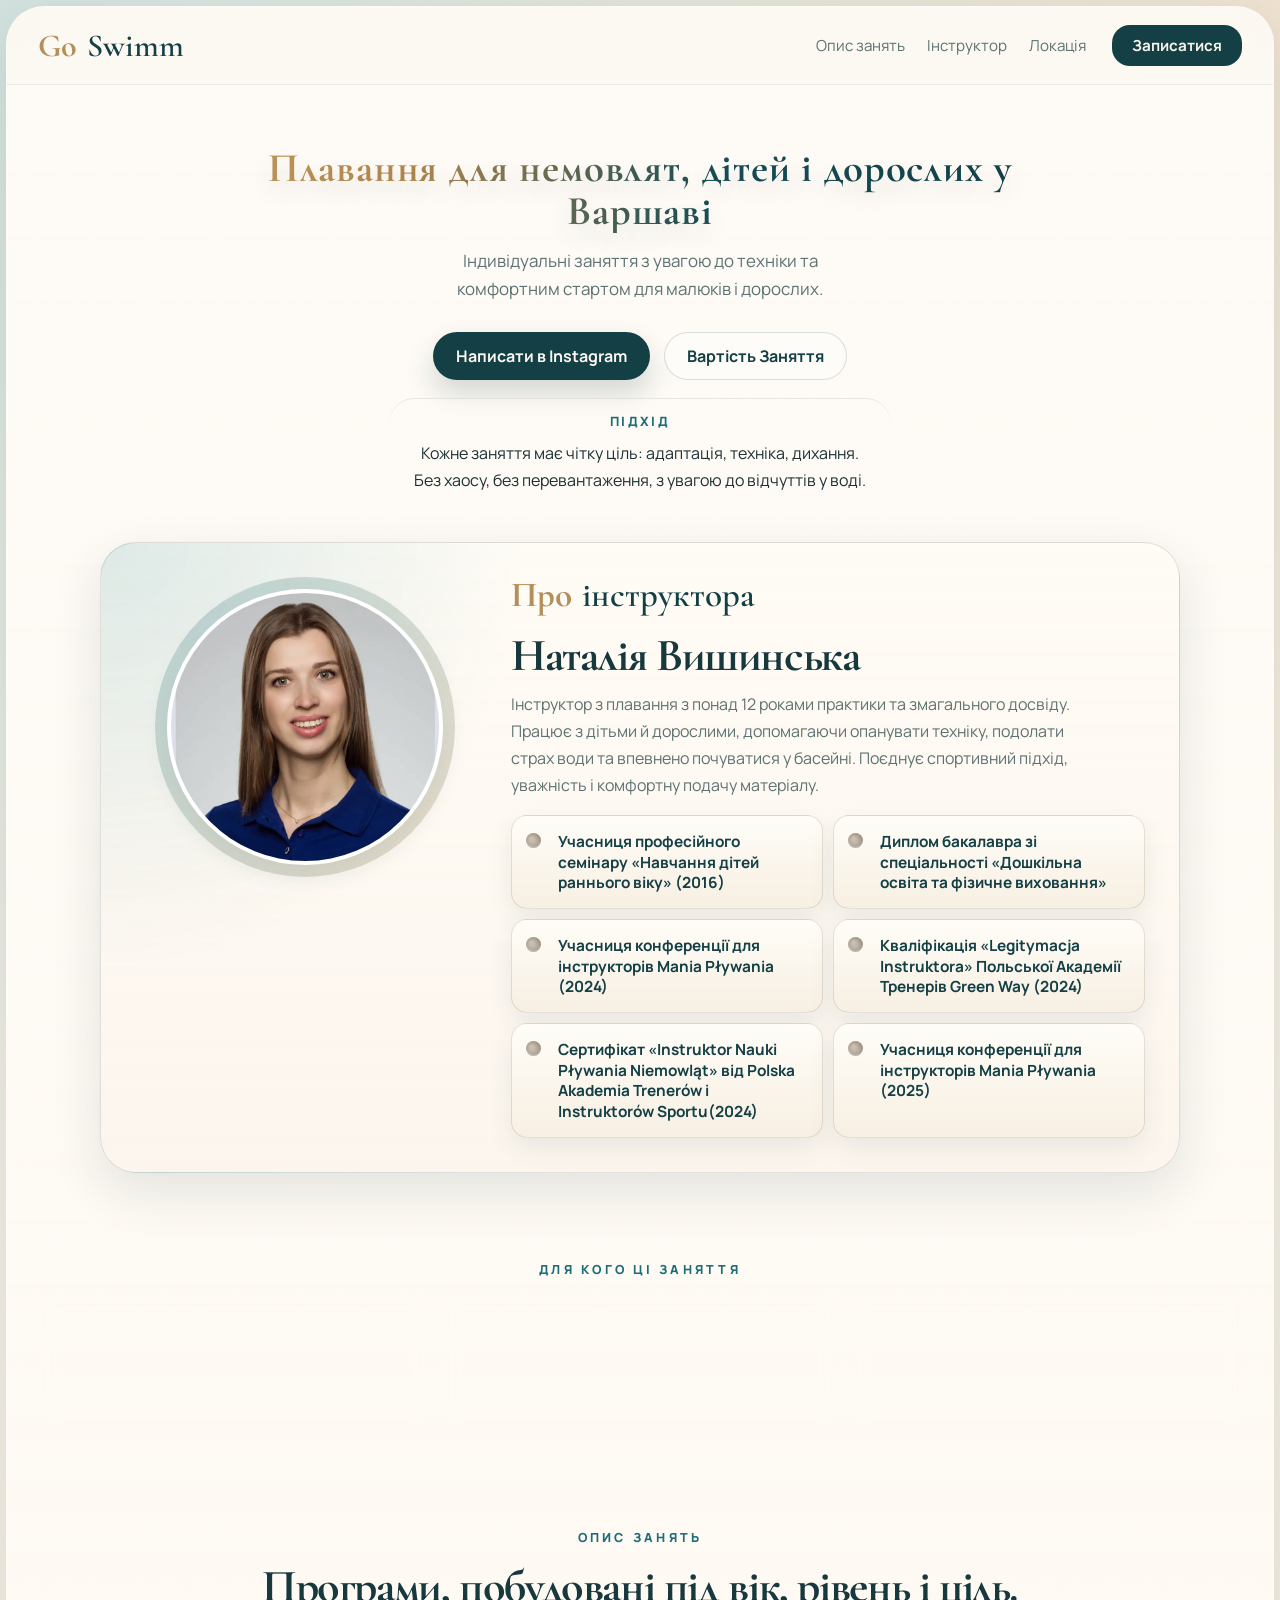
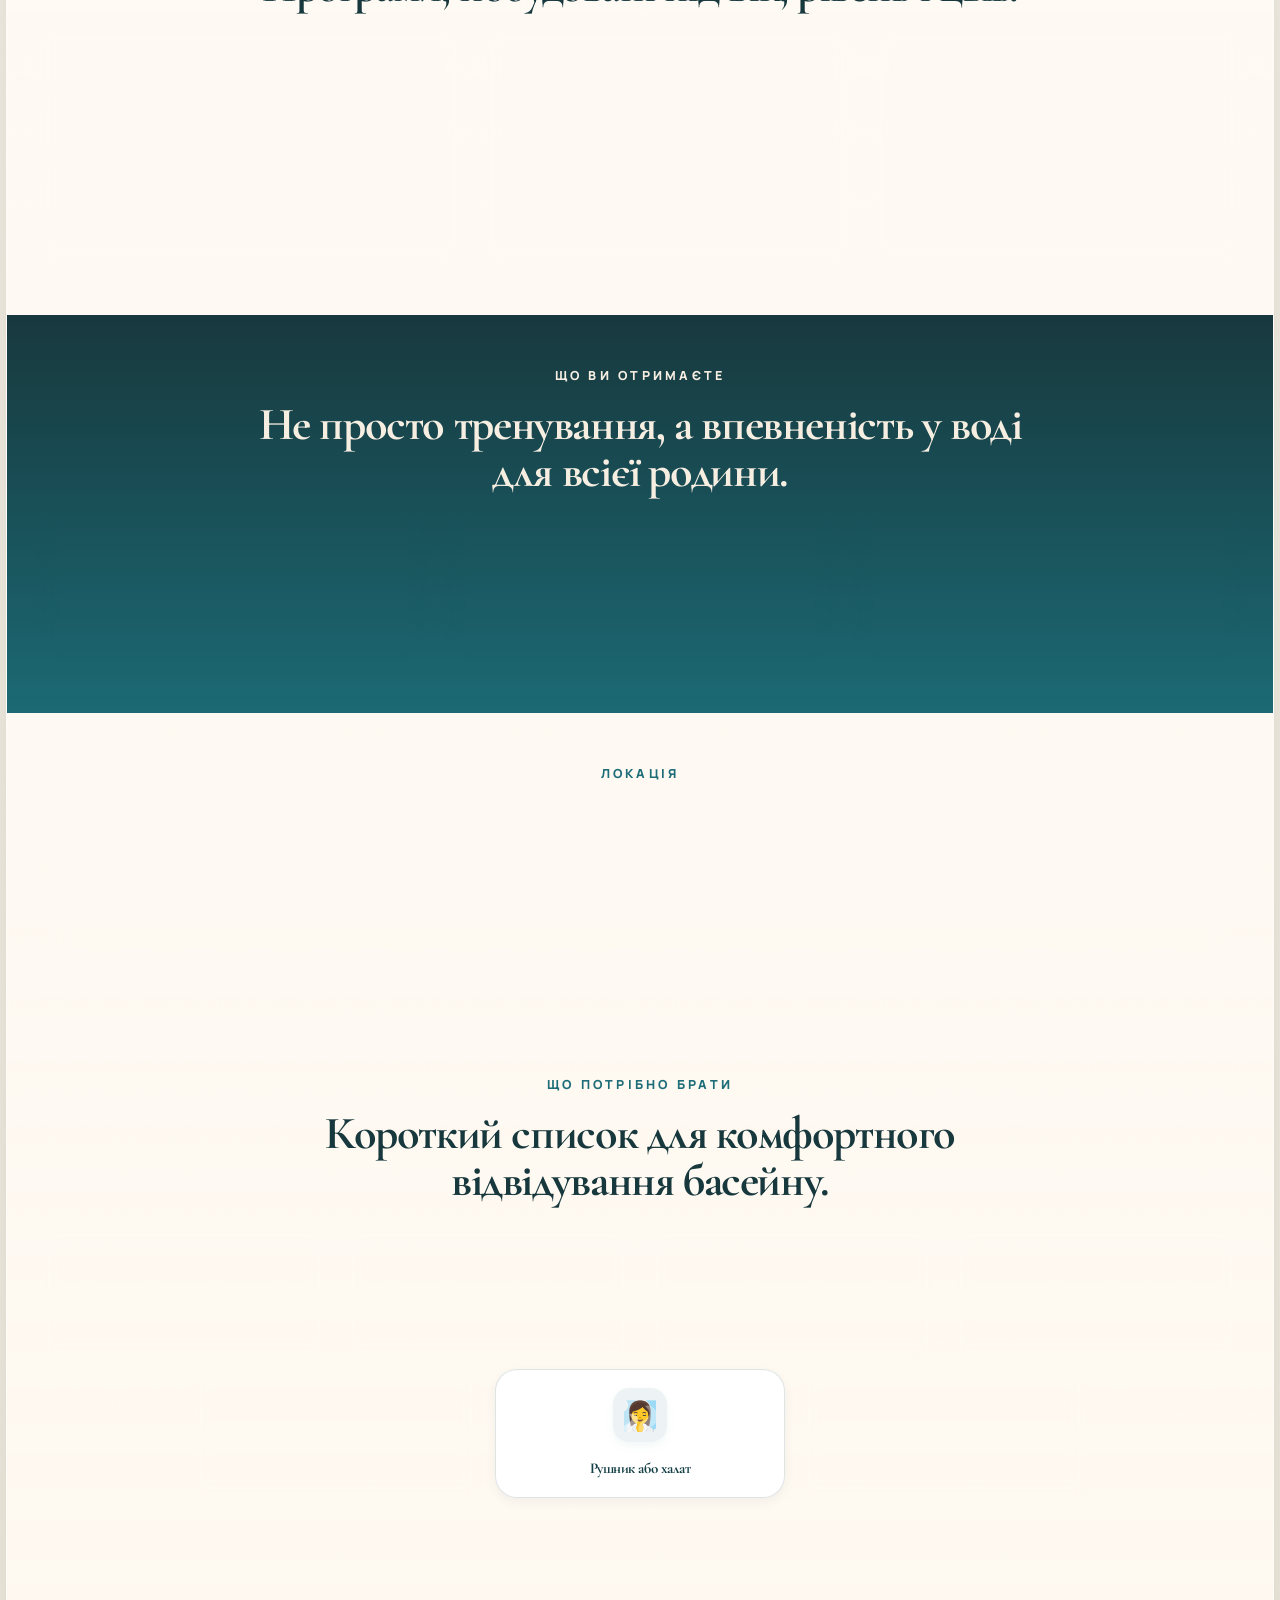
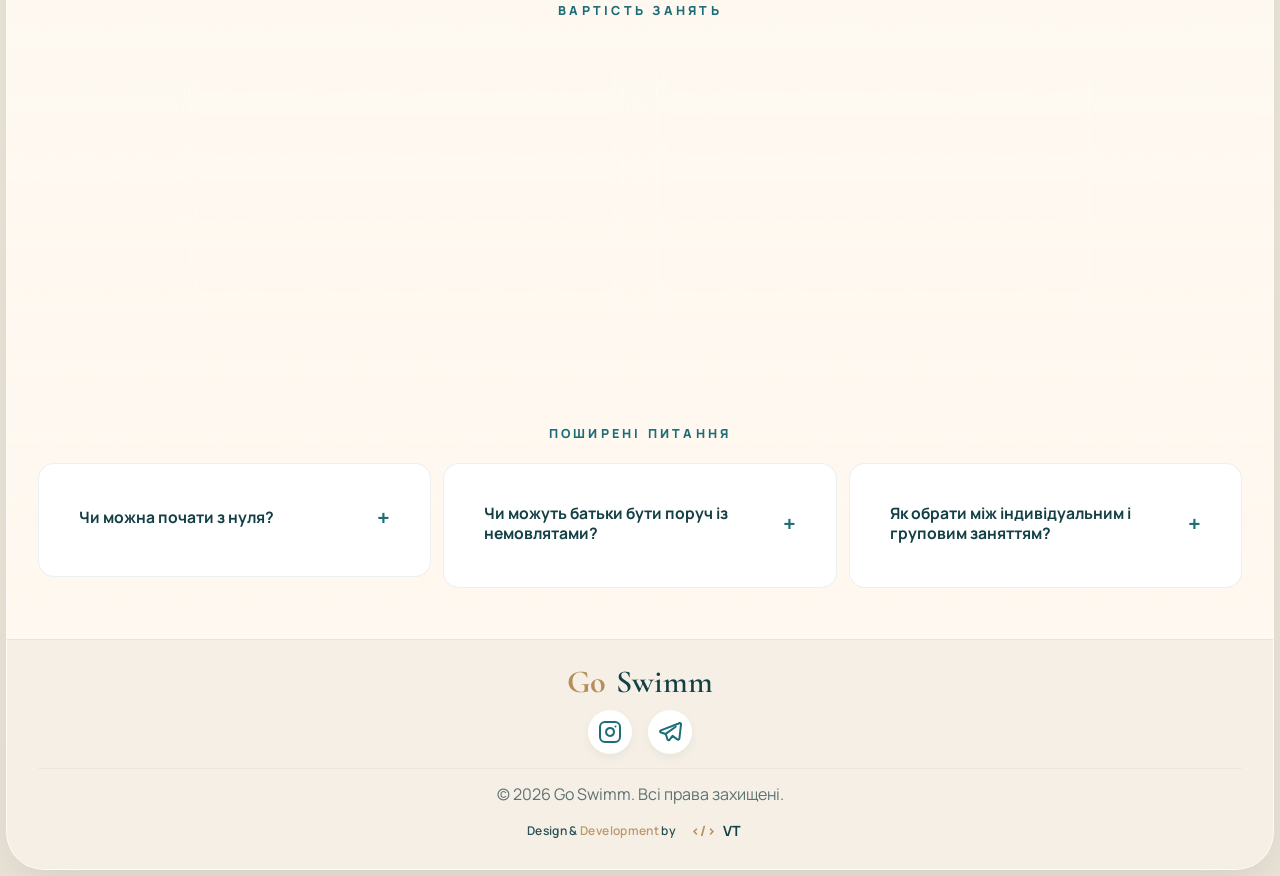
==== commit 9eee7f49: "Refine mobile header and baby lesson label" ====
--- a/index.html
+++ b/index.html
@@ -403,7 +403,7 @@
               <ul> <li data-t="price_1_opt3">119zł/30хв</li></ul>
             </article>
             <article class="price-card">
-              <p class="card-kicker" data-t="price_2_kicker">Індивідуальні заняття для немовлят до 3ох років</p>
+              <p class="card-kicker" data-t="price_2_kicker">Індивідуальні заняття для немовлят до трьох років</p>
               <h3 data-t="price_2_title">До 7 осіб</h3>
               <ul>
                 <li data-t="price_2_opt1">85zł / 30 хв</li>
--- a/styles.css
+++ b/styles.css
@@ -1595,15 +1595,16 @@
 
   .site-header {
     display: grid;
-    grid-template-columns: auto 1fr auto;
+    grid-template-columns: auto minmax(0, 1fr);
     align-items: center;
-    padding: 12px 8px 12px 16px;
-    gap: 4px;
+    padding: 12px 0 12px 16px;
+    gap: 10px;
     height: 74px;
   }
 
   .brand {
     font-size: 0.8rem;
+    flex-shrink: 0;
   }
 
   .brand-mark, .brand-text {
@@ -1611,34 +1612,40 @@
   }
 
   .site-nav {
+    display: grid;
+    grid-template-columns: minmax(0, 1fr) 48px;
+    align-items: center;
+    width: 100%;
+    gap: 8px;
+    overflow: visible;
+    position: relative;
+  }
+
+  .nav-links {
     display: flex;
     justify-content: center;
     align-items: center;
-    width: 100%;
-    gap: 0;
-    overflow: visible;
-    position: relative;
-  }
-
-  .nav-links {
-    display: flex;
-    justify-content: center;
-    gap: 14px;
+    gap: clamp(10px, 2.6vw, 16px);
     font-size: 0.78rem;
     font-weight: 600;
-    padding-right: 98px;
+    padding-right: 0;
+    min-width: 0;
   }
 
   .nav-links a {
+    display: flex;
+    align-items: center;
+    height: 44px;
+    line-height: 1;
     white-space: nowrap;
     padding: 4px 0;
   }
 
   .nav-cta-wrapper {
-    position: absolute;
-    right: 6px;
-    top: 50%;
-    transform: translateY(-50%);
+    position: relative;
+    right: auto;
+    top: auto;
+    transform: none;
     display: flex;
     align-items: center;
     justify-content: flex-end;
@@ -1649,7 +1656,7 @@
     display: flex;
     align-items: center;
     justify-content: center;
-    width: 44px;
+    width: 48px;
     height: 48px;
     border-radius: 20px 0 0 20px;
     background: rgba(19, 63, 69, 0.68);
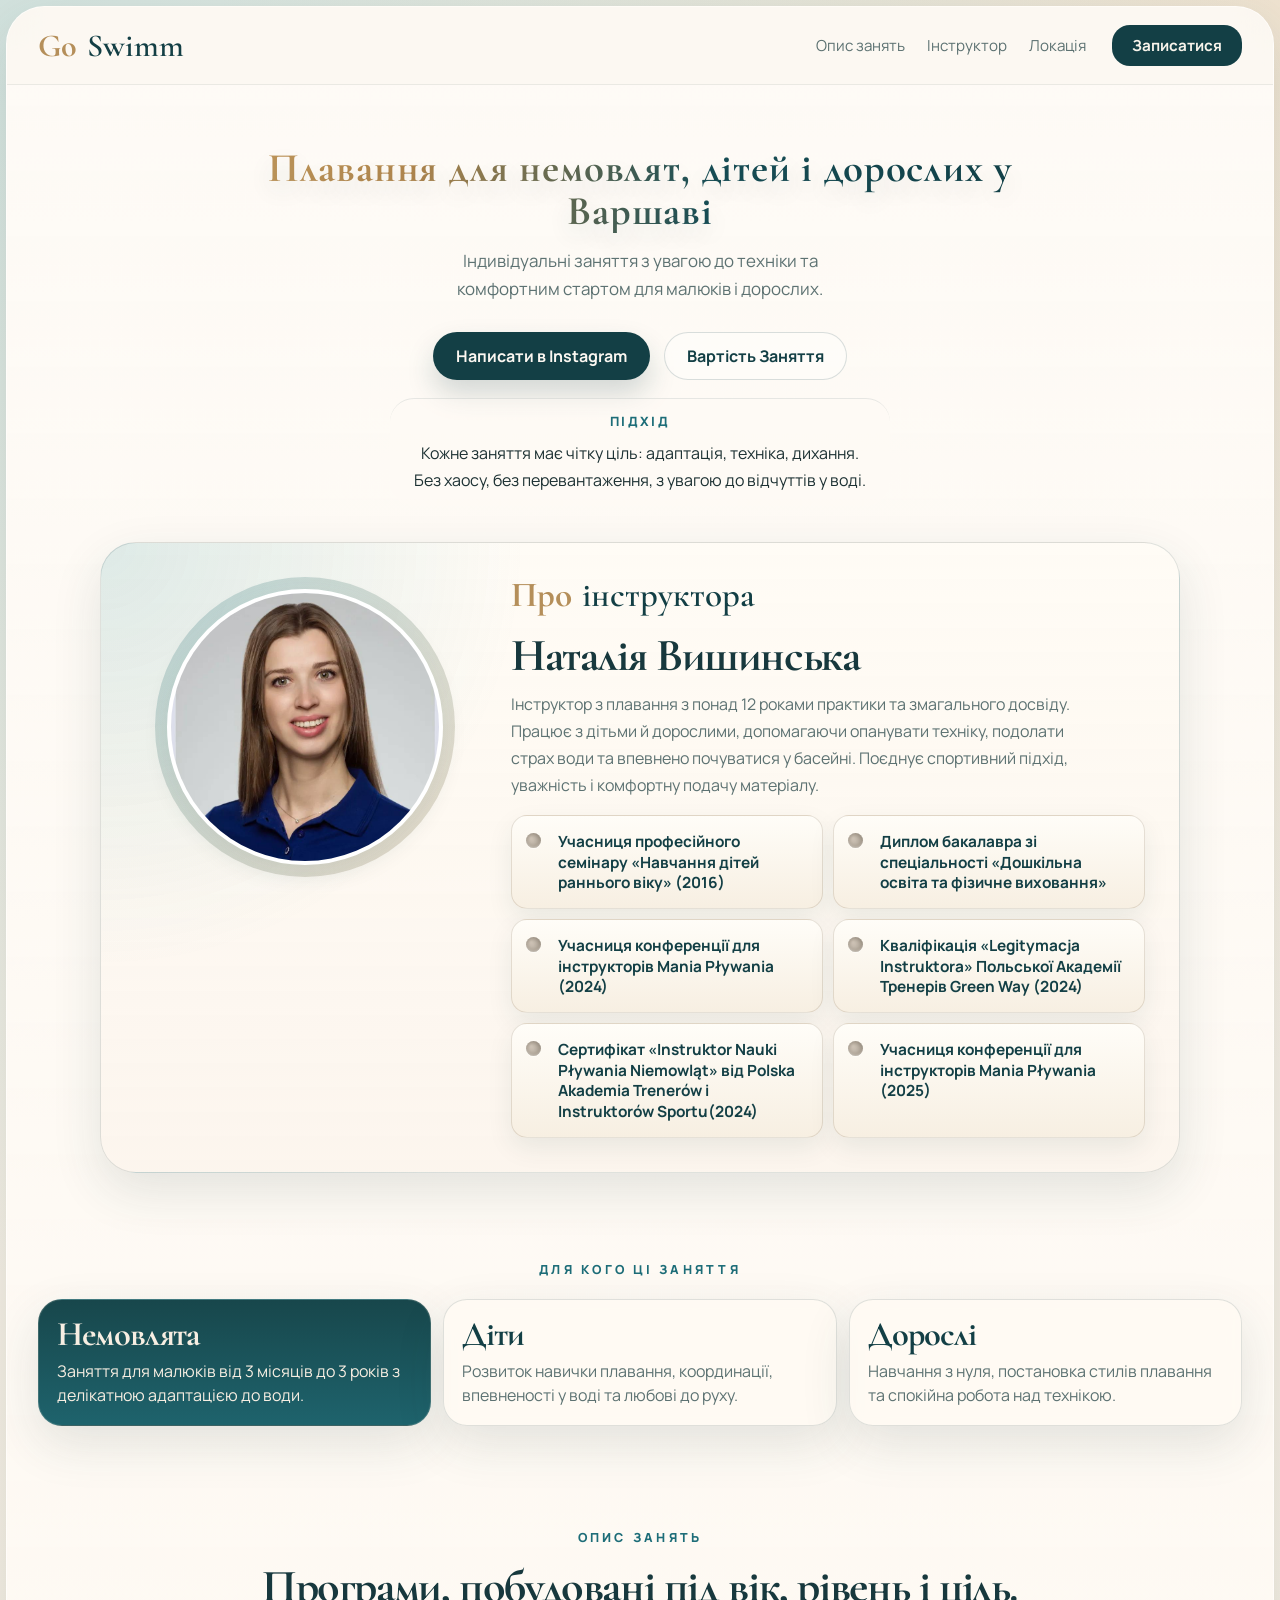
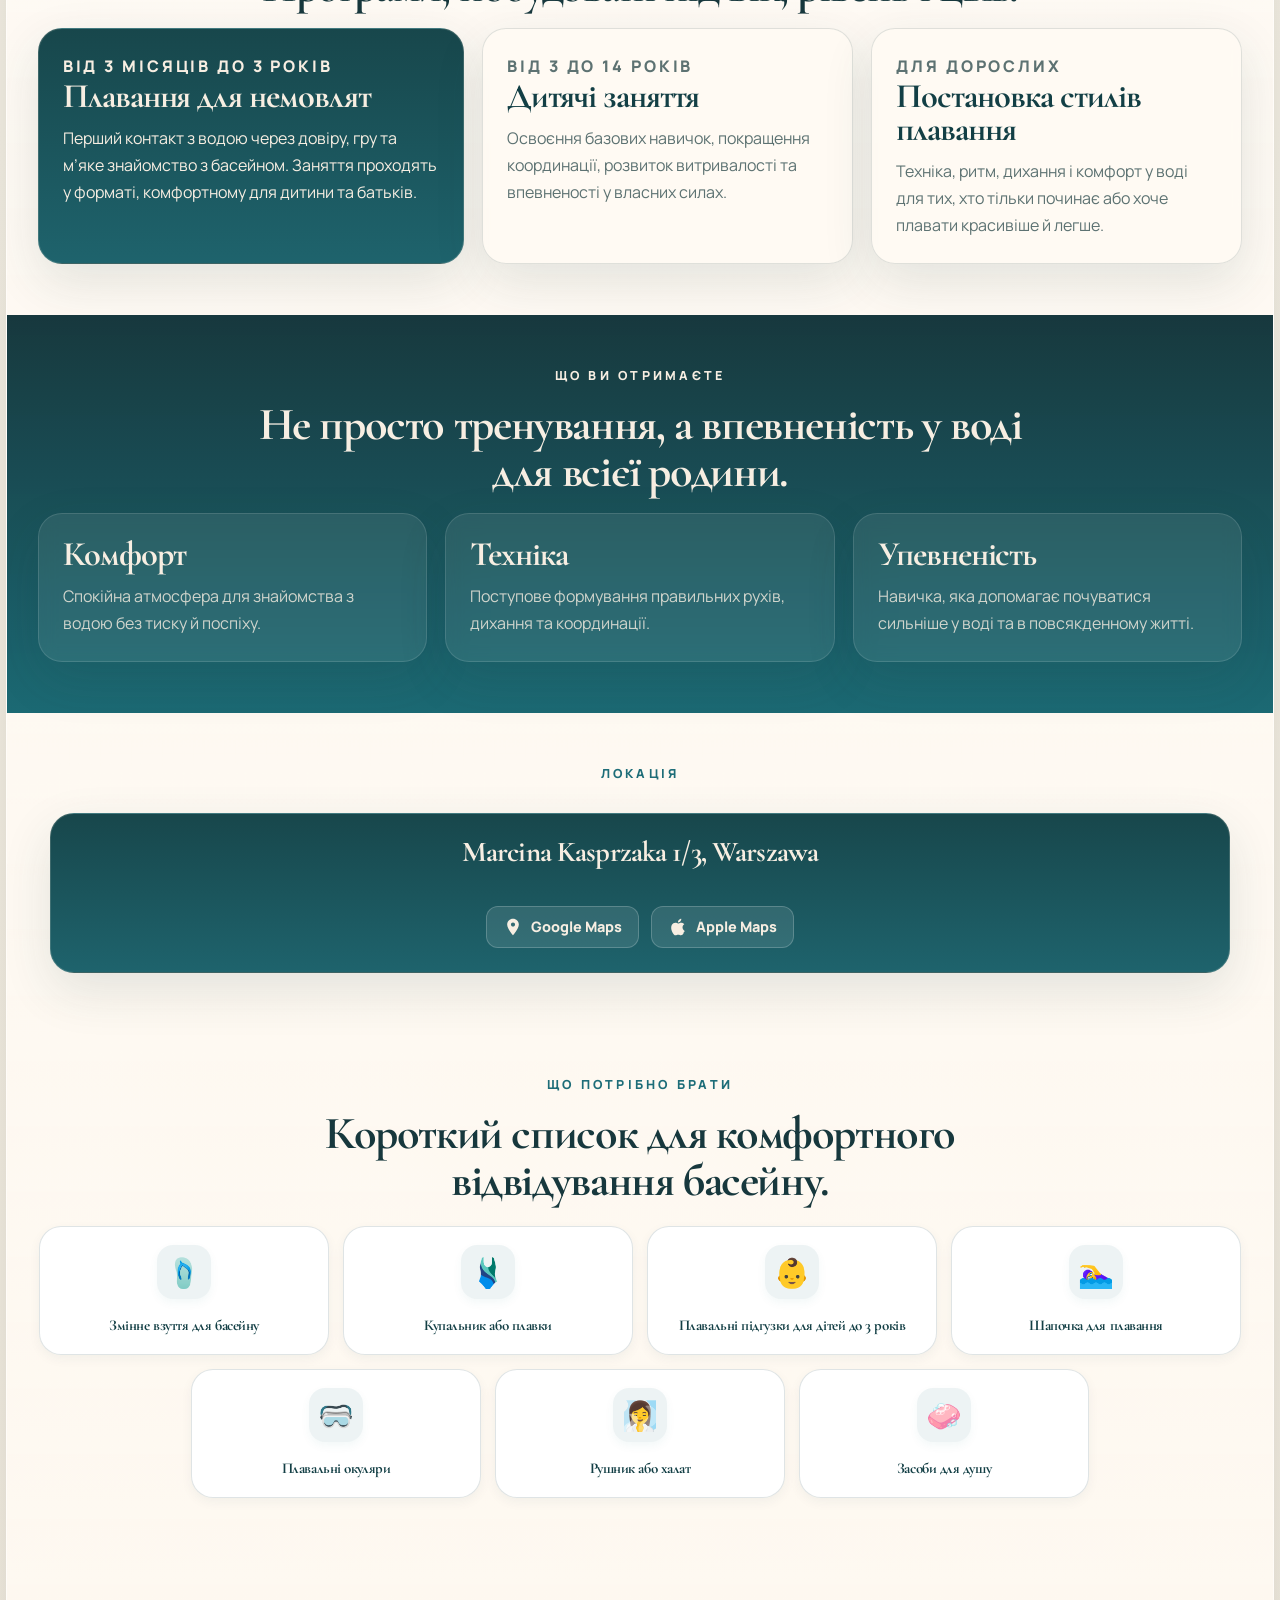
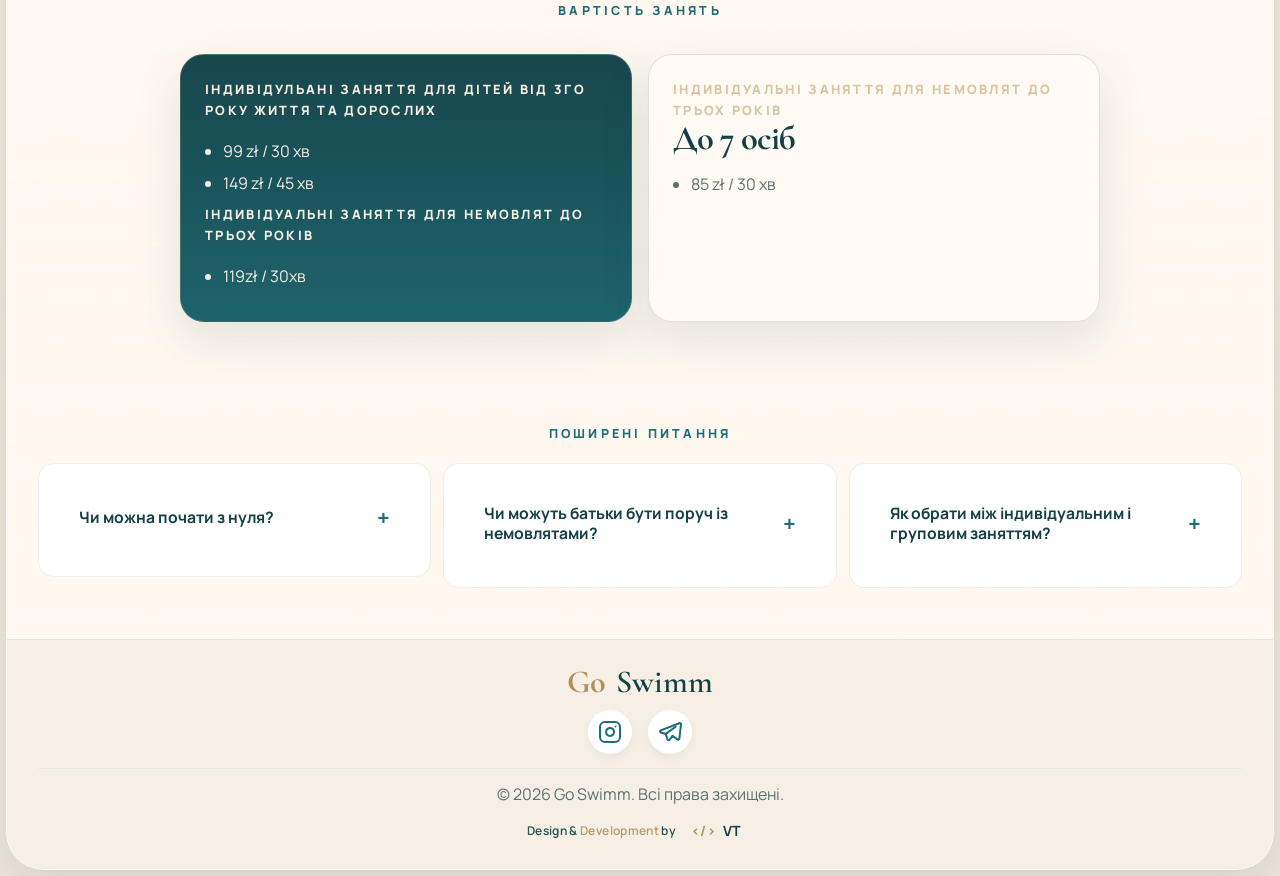
==== commit 00e2590a: "Add SEO metadata and sitemap" ====
--- a/index.html
+++ b/index.html
@@ -8,6 +8,26 @@
       name="description"
       content="Індивідуальні та групові заняття з плавання для немовлят, дітей і дорослих у Варшаві. Розклад, ціни, локації та інформація про інструктора Наталію Вишинську."
     />
+    <meta name="robots" content="index, follow" />
+    <meta name="theme-color" content="#fbf7f1" />
+    <link rel="canonical" href="https://goswimm.vercel.app/" />
+    <meta property="og:type" content="website" />
+    <meta property="og:site_name" content="Go Swimm" />
+    <meta property="og:title" content="Go Swimm | Інструктор з плавання у Варшаві" />
+    <meta
+      property="og:description"
+      content="Індивідуальні заняття з плавання для немовлят, дітей і дорослих у Варшаві з Наталією Вишинською."
+    />
+    <meta property="og:url" content="https://goswimm.vercel.app/" />
+    <meta property="og:image" content="https://goswimm.vercel.app/apple-touch-icon.png" />
+    <meta property="og:locale" content="uk_UA" />
+    <meta name="twitter:card" content="summary" />
+    <meta name="twitter:title" content="Go Swimm | Інструктор з плавання у Варшаві" />
+    <meta
+      name="twitter:description"
+      content="Індивідуальні заняття з плавання для немовлят, дітей і дорослих у Варшаві з Наталією Вишинською."
+    />
+    <meta name="twitter:image" content="https://goswimm.vercel.app/apple-touch-icon.png" />
     <link rel="icon" type="image/svg+xml" href="favicon.svg" />
     <link rel="apple-touch-icon" sizes="180x180" href="apple-touch-icon.png" />
     <link rel="preconnect" href="https://fonts.googleapis.com" />
@@ -17,6 +37,56 @@
       rel="stylesheet"
     />
     <link rel="stylesheet" href="styles.css" />
+    <script type="application/ld+json">
+      {
+        "@context": "https://schema.org",
+        "@type": "LocalBusiness",
+        "@id": "https://goswimm.vercel.app/#business",
+        "name": "Go Swimm",
+        "url": "https://goswimm.vercel.app/",
+        "image": "https://goswimm.vercel.app/apple-touch-icon.png",
+        "description": "Індивідуальні заняття з плавання для немовлят, дітей і дорослих у Варшаві з Наталією Вишинською.",
+        "priceRange": "85-149 zł",
+        "areaServed": {
+          "@type": "City",
+          "name": "Warszawa"
+        },
+        "address": {
+          "@type": "PostalAddress",
+          "streetAddress": "Marcina Kasprzaka 1/3",
+          "addressLocality": "Warszawa",
+          "addressCountry": "PL"
+        },
+        "founder": {
+          "@type": "Person",
+          "name": "Наталія Вишинська",
+          "jobTitle": "Інструктор з плавання"
+        },
+        "sameAs": [
+          "https://www.instagram.com/instruktor_plywania_warszawa"
+        ],
+        "makesOffer": [
+          {
+            "@type": "Offer",
+            "itemOffered": {
+              "@type": "Service",
+              "name": "Індивідуальні заняття з плавання для дітей та дорослих"
+            },
+            "priceCurrency": "PLN",
+            "price": "99"
+          },
+          {
+            "@type": "Offer",
+            "itemOffered": {
+              "@type": "Service",
+              "name": "Індивідуальні заняття для немовлят до трьох років"
+            },
+            "priceCurrency": "PLN",
+            "price": "119"
+          }
+        ]
+      }
+    </script>
   </head>
   <body>
     <div class="page-shell">
